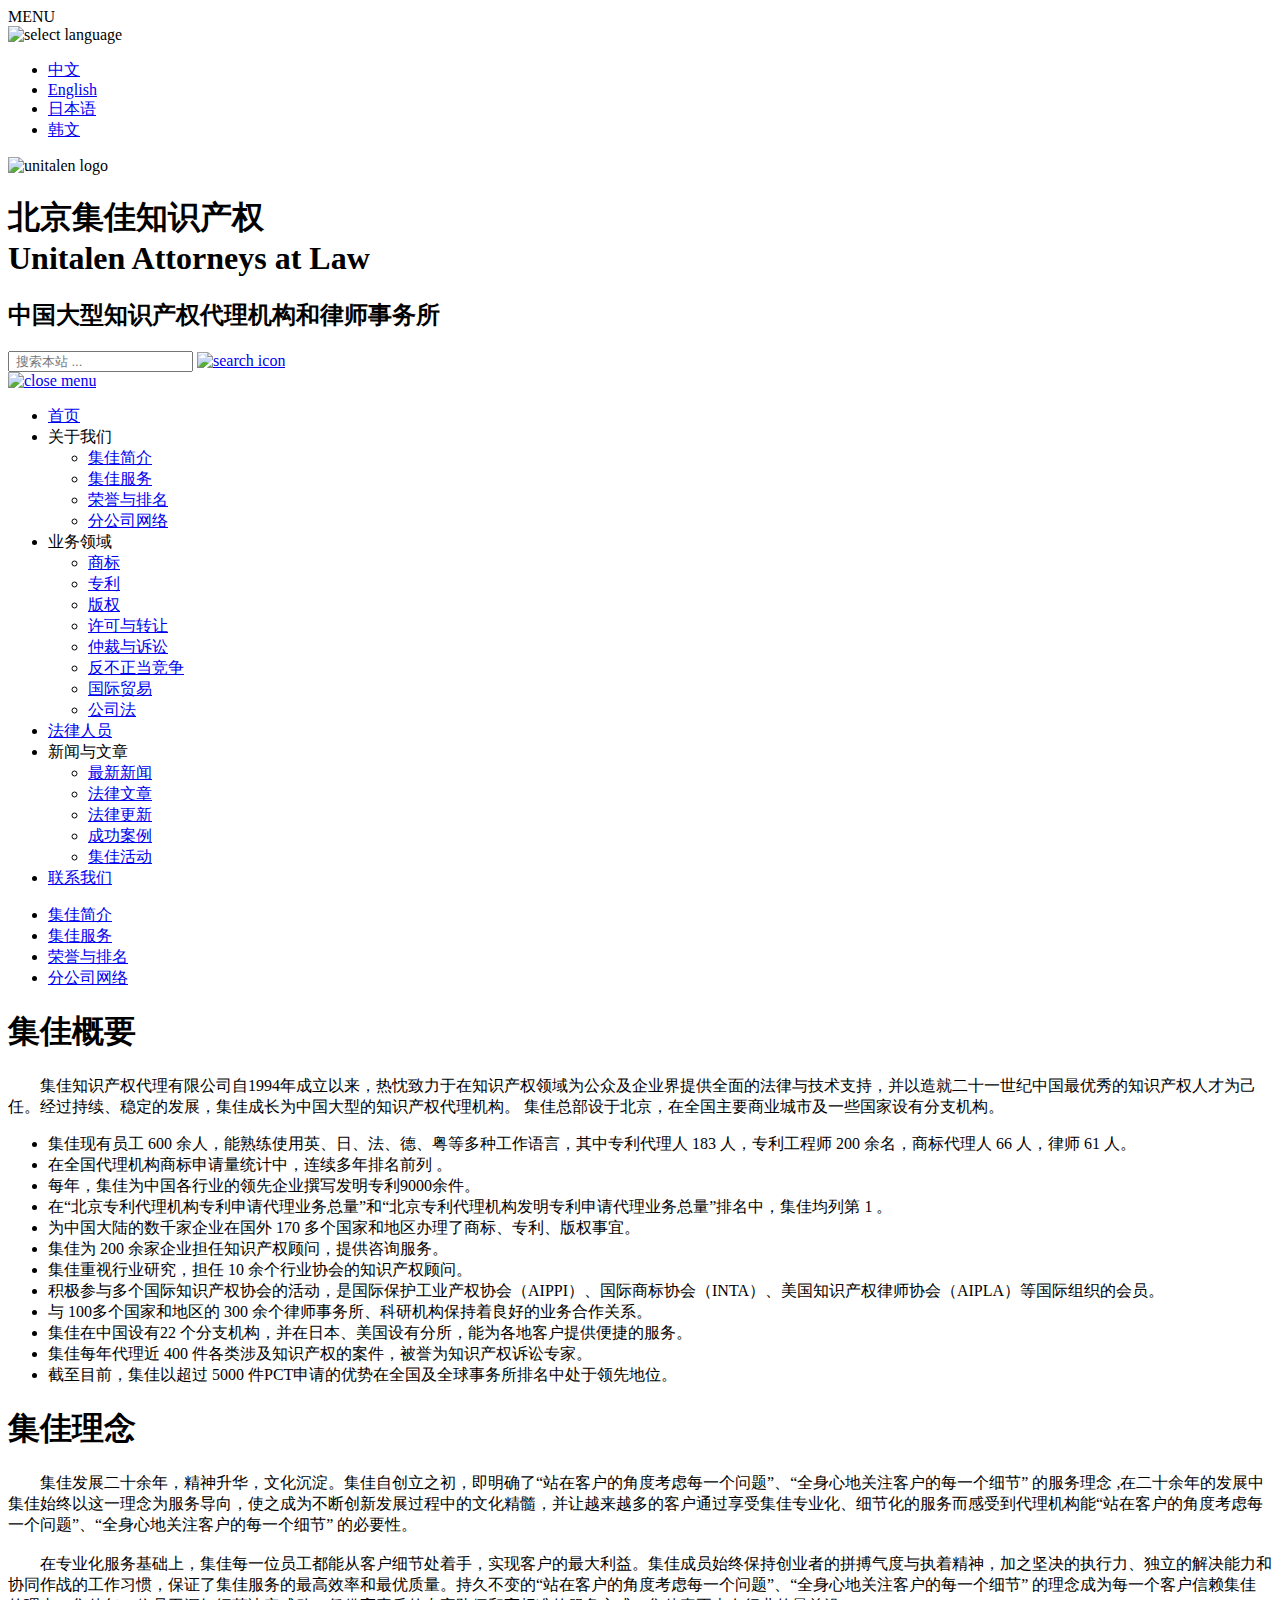
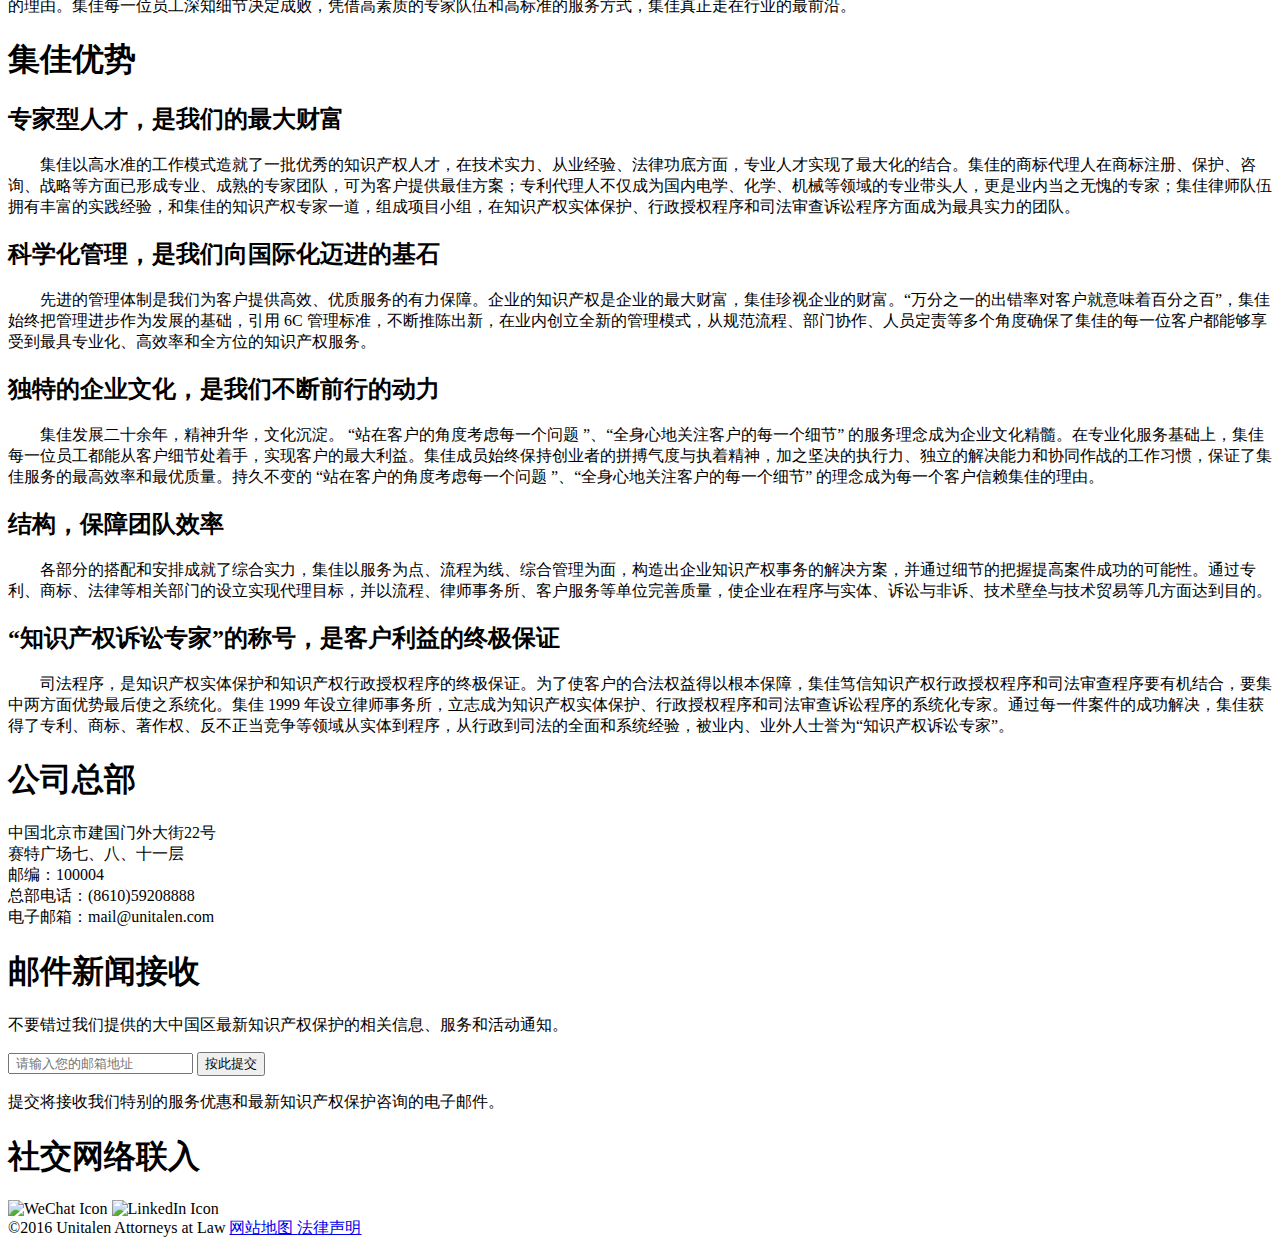
==== about.html @ 31561732 "Added files via upload" ====
<!DOCTYPE html>
<html>
<head>
  <meta charset="UTF-8">
  <meta name="viewport" content="width=device-width,initial-scale=1">
  <meta http-equiv="X-UA-Compatible" content="IE=edge">
  <meta name="viewport" content="width=device-width, initial-scale=1.0">
  <title>Unitalen Website</title>
  <meta name="description" content="Unitalen is one of the largest IP law firms in China with headquarter in Beijing. Each year our firm files more than 8,000 new patent applications and over 15,000 new trademark applications with the Patent and Trademark Offices of SIPO P.R.China, plus numerous foreign patent applications and trademark registration overseas.">
  <script src="https://ajax.googleapis.com/ajax/libs/jquery/1.12.0/jquery.min.js"></script>
  <link href='https://fonts.googleapis.com/css?family=Droid+Sans' rel='stylesheet' type='text/css'>
  <link rel="stylesheet" href="css/normalize.css" />
  <link rel="stylesheet" href="css/style.css" />
  <link rel="stylesheet" href="css/features.css" />
  <link rel="stylesheet" href="css/media.css" />

</head>

<body>
    <div class="top">
      <div class="hamburger" id="hamburger">
        <span></span>
        <span></span>
        <span></span>
        <figcaption>MENU</figcaption>
      </div>
      <div class="lang-btn" id="lang-btn">
        <img src="images/language.png" alt="select language" />
      </div>
      <div class="languages group"> <!-- website languages -->
        <ul class="no-bullet paddingleft">
          <li><a href="#">中文</a></li>
          <li><a href="#">English</a></li>
          <li><a href="#">日本语</a></li>
          <li><a href="#">韩文</a></li>
        </ul>
      </div>
    </div>

    <header class="container flexbox"> <!-- header -->
      <div class="logo"> <!-- company logo and name -->
        <img src="images/logo.png" alt="unitalen logo"/>
      </div>
      <div class="sub">
        <div class="name col">
          <h1><span class="bigger">北京集佳知识产权</span><br /> Unitalen Attorneys at Law </h1>
          <h2>中国大型知识产权代理机构和律师事务所 </h2>
        </div>
        <div class="search col">  <!-- search bar -->
           <form>
             <input class="textinput" type="text" name="searchbox" placeholder=" 搜索本站 ...">
             <a href="#"><img src="images/search.png" alt="search icon" /></a>
           </form>
         </div>
      </div>
    </header>


    <div class="nav"> <!-- Navigation Bar -->
        <a class="close-btn" href="javascript:void(0)"><img src="images/close-menu.png" alt="close menu"/></a>
        <ul class="no-bullet">
            <li><a href="index.html" >首页</a></li>
            <li class="selected">
              <span class="submenu_label">关于我们</span>
              <ul class="sub_menu no-bullet">
                <li><a href="about.html">集佳简介</a></li>
                <li><a href="#">集佳服务</a></li>
                <li><a href="#">荣誉与排名</a></li>
                <li><a href="offices.html">分公司网络</a></li>
              </ul>
            </li>
            <li>
              <span class="submenu_label">业务领域</span>
              <ul class="sub_menu no-bullet">
                <li><a href="#">商标</a></li>
                <li><a href="#">专利</a></li>
                <li><a href="#">版权</a></li>
                <li><a href="#">许可与转让</a></li>
                <li><a href="#">仲裁与诉讼</a></li>
                <li><a href="#">反不正当竞争</a></li>
                <li><a href="#">国际贸易</a></li>
                <li><a href="#">公司法</a></li>
              </ul>
          </li>
          <li><a href="professionals.html">法律人员</a></li>
          <li>
            <span class="submenu_label">新闻与文章</span>
              <ul class="sub_menu no-bullet">
                <li><a href="news.html">最新新闻</a></li>
                <li><a href="#">法律文章</a></li>
                <li><a href="#">法律更新</a></li>
                <li><a href="#">成功案例</a></li>
                <li><a href="#">集佳活动</a></li>
              </ul>
          </li>
          <li><a href="#">联系我们</a></li>
      </ul>
    </div>

    <main class="flexbox in-div">
      <div class="content-nav">
        <ul class="flexbox">
          <li class="text_selected"><a href="about.html">集佳简介</a></li>
          <li><a href="#">集佳服务</a></li>
          <li><a href="#">荣誉与排名</a></li>
          <li><a href="offices.html">分公司网络</a></li>
        </ul>
      </div>

      <div class="main-content">
        <article class="in-div">
          <h1>集佳概要</h1>
          <p>
            &nbsp;&nbsp;&nbsp;&nbsp;&nbsp;&nbsp;&nbsp;&nbsp;集佳知识产权代理有限公司自1994年成立以来，热忱致力于在知识产权领域为公众及企业界提供全面的法律与技术支持，并以造就二十一世纪中国最优秀的知识产权人才为己任。经过持续、稳定的发展，集佳成长为中国大型的知识产权代理机构。
            集佳总部设于北京，在全国主要商业城市及一些国家设有分支机构。

            <ul class="content-list">
              <li>集佳现有员工 600 余人，能熟练使用英、日、法、德、粤等多种工作语言，其中专利代理人 183 人，专利工程师 200 余名，商标代理人 66 人，律师 61 人。</li>
              <li>在全国代理机构商标申请量统计中，连续多年排名前列 。</li>
              <li>每年，集佳为中国各行业的领先企业撰写发明专利9000余件。</li>
              <li>在“北京专利代理机构专利申请代理业务总量”和“北京专利代理机构发明专利申请代理业务总量”排名中，集佳均列第 1 。</li>
              <li>为中国大陆的数千家企业在国外 170 多个国家和地区办理了商标、专利、版权事宜。</li>
              <li>集佳为 200 余家企业担任知识产权顾问，提供咨询服务。</li>
              <li>集佳重视行业研究，担任 10 余个行业协会的知识产权顾问。</li>
              <li>积极参与多个国际知识产权协会的活动，是国际保护工业产权协会（AIPPI）、国际商标协会（INTA）、美国知识产权律师协会（AIPLA）等国际组织的会员。</li>
              <li>与 100多个国家和地区的 300 余个律师事务所、科研机构保持着良好的业务合作关系。</li>
              <li>集佳在中国设有22 个分支机构，并在日本、美国设有分所，能为各地客户提供便捷的服务。</li>
              <li>集佳每年代理近 400 件各类涉及知识产权的案件，被誉为知识产权诉讼专家。</li>
              <li>截至目前，集佳以超过 5000 件PCT申请的优势在全国及全球事务所排名中处于领先地位。</li>
            </ul>
          </p>
        </article>

        <article class="light in-div">
          <h1>集佳理念</h1>
          <p>
              &nbsp;&nbsp;&nbsp;&nbsp;&nbsp;&nbsp;&nbsp;&nbsp;集佳发展二十余年，精神升华，文化沉淀。集佳自创立之初，即明确了“站在客户的角度考虑每一个问题”、“全身心地关注客户的每一个细节” 的服务理念 ,在二十余年的发展中集佳始终以这一理念为服务导向，使之成为不断创新发展过程中的文化精髓，并让越来越多的客户通过享受集佳专业化、细节化的服务而感受到代理机构能“站在客户的角度考虑每一个问题”、“全身心地关注客户的每一个细节” 的必要性。 <br /><br />&nbsp;&nbsp;&nbsp;&nbsp;&nbsp;&nbsp;&nbsp;&nbsp;在专业化服务基础上，集佳每一位员工都能从客户细节处着手，实现客户的最大利益。集佳成员始终保持创业者的拼搏气度与执着精神，加之坚决的执行力、独立的解决能力和协同作战的工作习惯，保证了集佳服务的最高效率和最优质量。持久不变的“站在客户的角度考虑每一个问题”、“全身心地关注客户的每一个细节” 的理念成为每一个客户信赖集佳的理由。集佳每一位员工深知细节决定成败，凭借高素质的专家队伍和高标准的服务方式，集佳真正走在行业的最前沿。
          </p>
        </article>

        <article class="in-div">
          <h1>集佳优势</h1>
          <article>
              <p><h2>专家型人才，是我们的最大财富</h2>
                &nbsp;&nbsp;&nbsp;&nbsp;&nbsp;&nbsp;&nbsp;&nbsp;集佳以高水准的工作模式造就了一批优秀的知识产权人才，在技术实力、从业经验、法律功底方面，专业人才实现了最大化的结合。集佳的商标代理人在商标注册、保护、咨询、战略等方面已形成专业、成熟的专家团队，可为客户提供最佳方案；专利代理人不仅成为国内电学、化学、机械等领域的专业带头人，更是业内当之无愧的专家；集佳律师队伍拥有丰富的实践经验，和集佳的知识产权专家一道，组成项目小组，在知识产权实体保护、行政授权程序和司法审查诉讼程序方面成为最具实力的团队。
              </p>

              <p>
                <h2>科学化管理，是我们向国际化迈进的基石</h2>
                &nbsp;&nbsp;&nbsp;&nbsp;&nbsp;&nbsp;&nbsp;&nbsp;先进的管理体制是我们为客户提供高效、优质服务的有力保障。企业的知识产权是企业的最大财富，集佳珍视企业的财富。“万分之一的出错率对客户就意味着百分之百”，集佳始终把管理进步作为发展的基础，引用 6C 管理标准，不断推陈出新，在业内创立全新的管理模式，从规范流程、部门协作、人员定责等多个角度确保了集佳的每一位客户都能够享受到最具专业化、高效率和全方位的知识产权服务。
              </p>
              <p>
                <h2>独特的企业文化，是我们不断前行的动力</h2>
                &nbsp;&nbsp;&nbsp;&nbsp;&nbsp;&nbsp;&nbsp;&nbsp;集佳发展二十余年，精神升华，文化沉淀。 “站在客户的角度考虑每一个问题 ”、“全身心地关注客户的每一个细节” 的服务理念成为企业文化精髓。在专业化服务基础上，集佳每一位员工都能从客户细节处着手，实现客户的最大利益。集佳成员始终保持创业者的拼搏气度与执着精神，加之坚决的执行力、独立的解决能力和协同作战的工作习惯，保证了集佳服务的最高效率和最优质量。持久不变的 “站在客户的角度考虑每一个问题 ”、“全身心地关注客户的每一个细节” 的理念成为每一个客户信赖集佳的理由。
              </p>
              <p>
                <h2>结构，保障团队效率</h2>
                &nbsp;&nbsp;&nbsp;&nbsp;&nbsp;&nbsp;&nbsp;&nbsp;各部分的搭配和安排成就了综合实力，集佳以服务为点、流程为线、综合管理为面，构造出企业知识产权事务的解决方案，并通过细节的把握提高案件成功的可能性。通过专利、商标、法律等相关部门的设立实现代理目标，并以流程、律师事务所、客户服务等单位完善质量，使企业在程序与实体、诉讼与非诉、技术壁垒与技术贸易等几方面达到目的。
              </p>
              <p>
                <h2>“知识产权诉讼专家”的称号，是客户利益的终极保证</h2>
                &nbsp;&nbsp;&nbsp;&nbsp;&nbsp;&nbsp;&nbsp;&nbsp;司法程序，是知识产权实体保护和知识产权行政授权程序的终极保证。为了使客户的合法权益得以根本保障，集佳笃信知识产权行政授权程序和司法审查程序要有机结合，要集中两方面优势最后使之系统化。集佳 1999 年设立律师事务所，立志成为知识产权实体保护、行政授权程序和司法审查诉讼程序的系统化专家。通过每一件案件的成功解决，集佳获得了专利、商标、著作权、反不正当竞争等领域从实体到程序，从行政到司法的全面和系统经验，被业内、业外人士誉为“知识产权诉讼专家”。
              </p>
        </article>
      </div>
    </main>

  </div> <!-- end of .content-pg div -->

    <footer class="flexbox">
        <div class="signup col">
          <h1><span class="boldtext">公司总部</span></h1>
          <p>中国北京市建国门外大街22号<br />
            赛特广场七、八、十一层  <br />
            邮编：100004 <br/>
            总部电话：(8610)59208888 <br />
            电子邮箱：mail@unitalen.com
          </p>
        </div>

        <div class="signup col">
          <h1><span class="boldtext">邮件新闻接收</span></h1>
          <p>不要错过我们提供的大中国区最新知识产权保护的相关信息、服务和活动通知。</p>
          <form>
            <input class="textinput" type="email" name="email" placeholder=" 请输入您的邮箱地址"/>
            <input class="button" type="submit" id="emailsubmit" value="按此提交" />
          </form>
          <p>提交将接收我们特别的服务优惠和最新知识产权保护咨询的电子邮件。</p>
          </a>
        </div>

        <div class="social col">
          <h1><span class="boldtext">社交网络联入</span></h1>
          <div class="icons">
            <img id="weChat" src="images/WeChat-Icon.png" alt="WeChat Icon" />
            <img id="LinkedIn" src="images\2000px-Linkedin_icon.svg.png" alt="LinkedIn Icon" />
          </div>
        </div>
    </footer>


    <div class="bottom flexbox">
      <span class="col">&copy;2016 Unitalen Attorneys at Law </span>
      <a href="#">网站地图 </a>
      <a href="#">法律声明 </a>
    </div>


    <script>
      /* show menu after clicking hamburger icon */
      var hamburger = document.querySelector('#hamburger');
      var closebtn = document.querySelector('.close-btn');
      var navigation = document.querySelector('.nav');

      hamburger.addEventListener('click', function(e) {
        navigation.classList.toggle('open');
        e.stopPropagation();
      });

      closebtn.addEventListener('click', function() {
        navigation.classList.remove('open');
      });

    </script>


</body>
</html>
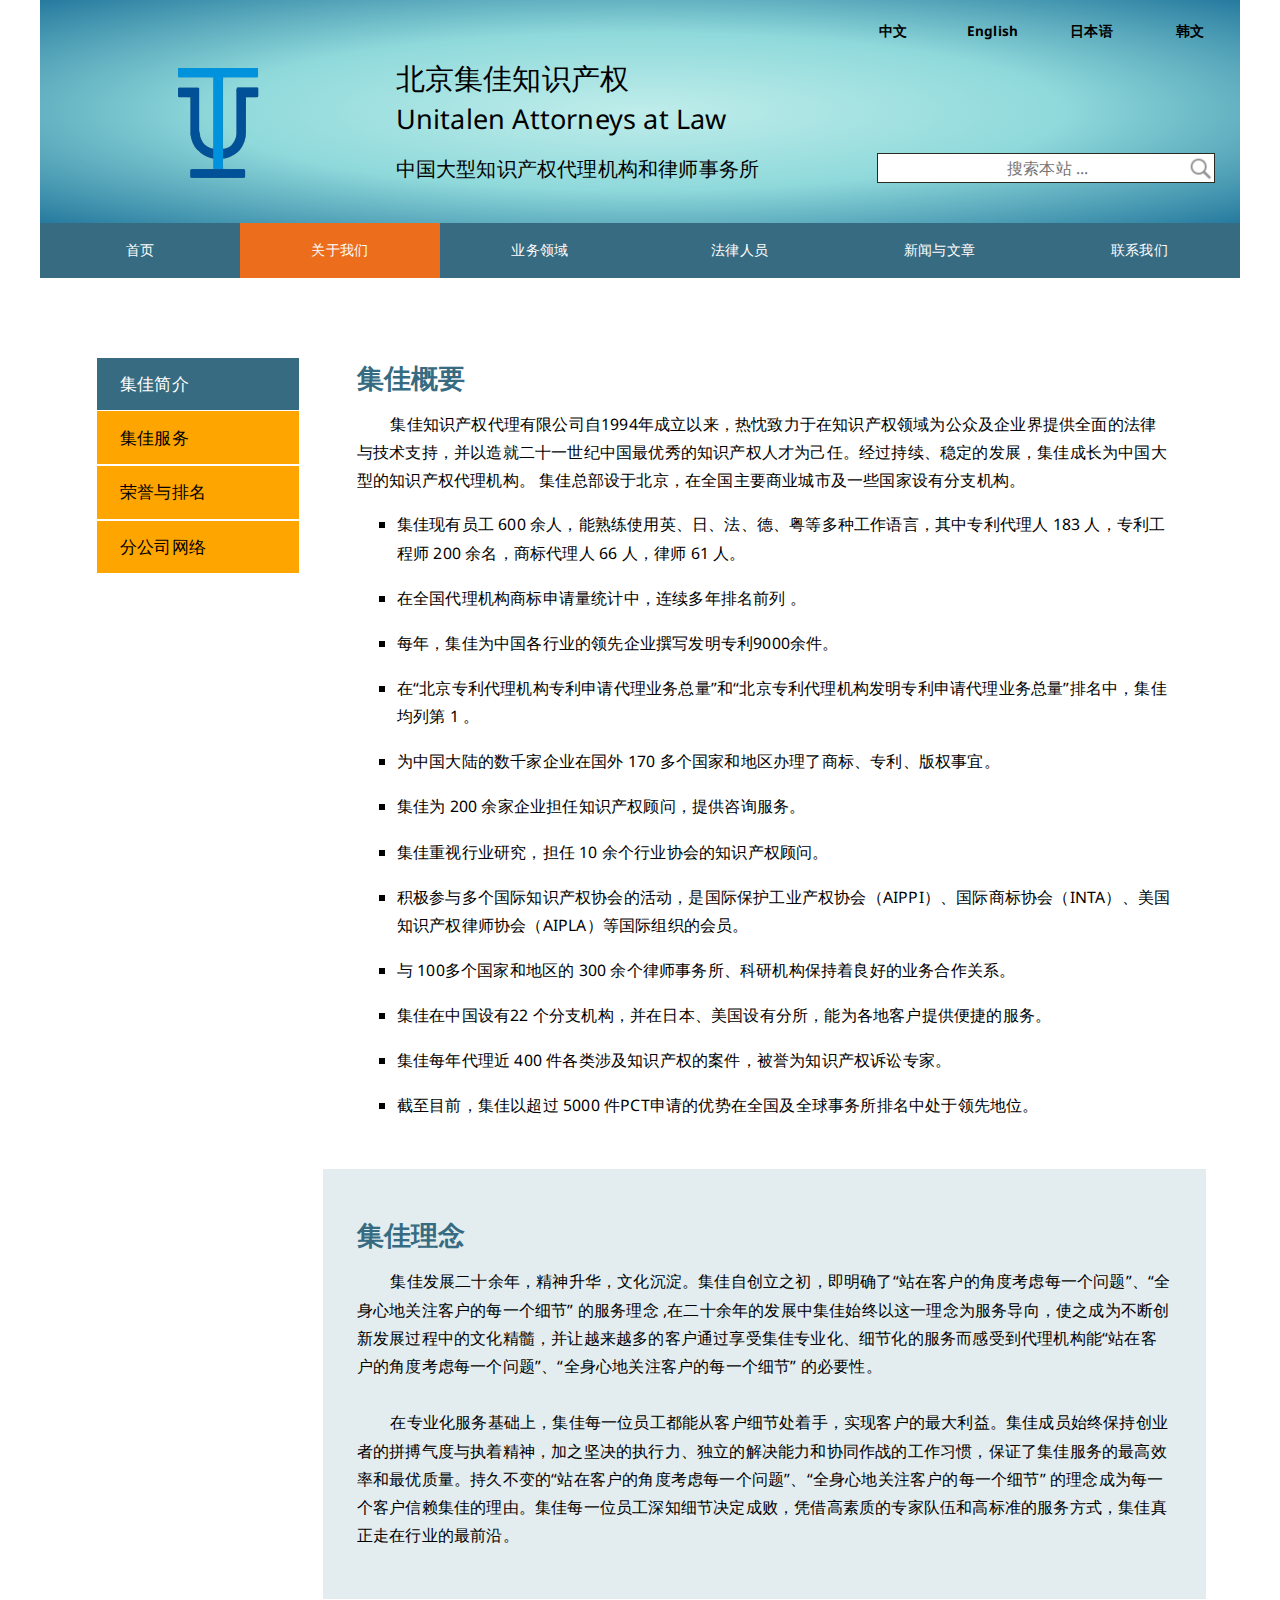
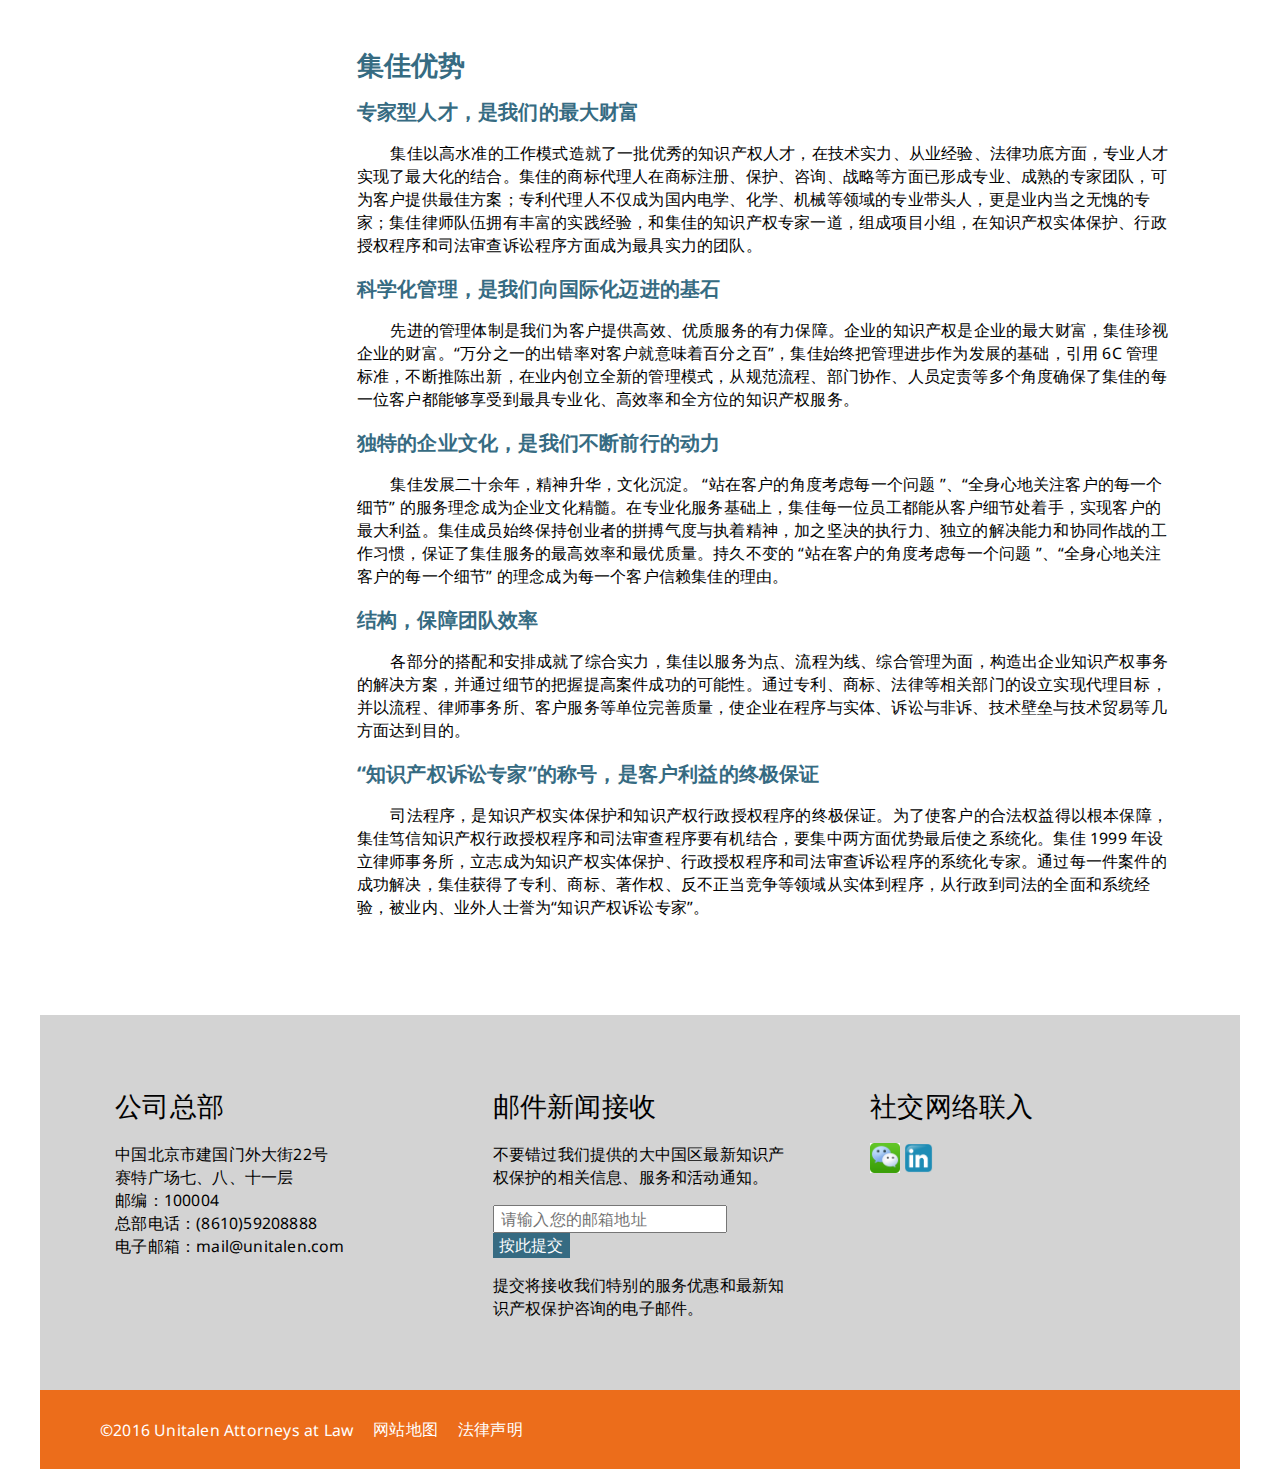
==== commit d4e4fc84: "Added files via upload" ====
--- a/about.html
+++ b/about.html
@@ -7,13 +7,14 @@
   <meta name="viewport" content="width=device-width, initial-scale=1.0">
   <title>Unitalen Website</title>
   <meta name="description" content="Unitalen is one of the largest IP law firms in China with headquarter in Beijing. Each year our firm files more than 8,000 new patent applications and over 15,000 new trademark applications with the Patent and Trademark Offices of SIPO P.R.China, plus numerous foreign patent applications and trademark registration overseas.">
-  <script src="https://ajax.googleapis.com/ajax/libs/jquery/1.12.0/jquery.min.js"></script>
+  <script type="text/javascript" src="https://code.jquery.com/jquery-1.12.0.min.js"></script>
+  <script src="http://maps.google.cn/maps/api/js?sensor=false" type="text/javascript"></script>
+  <script src="js/script.js" type="text/javascript"></script>
   <link href='https://fonts.googleapis.com/css?family=Droid+Sans' rel='stylesheet' type='text/css'>
   <link rel="stylesheet" href="css/normalize.css" />
   <link rel="stylesheet" href="css/style.css" />
   <link rel="stylesheet" href="css/features.css" />
   <link rel="stylesheet" href="css/media.css" />
-
 </head>
 
 <body>
@@ -87,7 +88,7 @@
             <span class="submenu_label">新闻与文章</span>
               <ul class="sub_menu no-bullet">
                 <li><a href="news.html">最新新闻</a></li>
-                <li><a href="#">法律文章</a></li>
+                <li><a href="#">律师文章</a></li>
                 <li><a href="#">法律更新</a></li>
                 <li><a href="#">成功案例</a></li>
                 <li><a href="#">集佳活动</a></li>
@@ -96,6 +97,7 @@
           <li><a href="#">联系我们</a></li>
       </ul>
     </div>
+
 
     <main class="flexbox in-div">
       <div class="content-nav">
--- a/css/style.css
+++ b/css/style.css
@@ -0,0 +1,859 @@
+/* =============================================
+
+            所有页面共用
+
+===============================================*/
+/***********************************************
+        1.   所有页面 - 基本元素和结构
+************************************************/
+/*++++++++++ 页面基本元素  +++++++++++*/
+
+/*=== HTML元素 ====*/
+html { font-size: 62.5%; }
+body { font-size: 14px; font-size: 1.4rem; } /* =14px */
+h1   { font-size: 24px; font-size: 2.4rem; } /* =24px */
+h2 { font-size: 18px; font-size: 1.8rem; } /* =18px */
+h3, th  { font-size: 16px; font-size: 1.6rem; }
+p, li, a  { font-size: 14px; font-size: 1.4rem; } /* =14px */
+.bigger { font-size: 26px; font-size: 2.6rem;}
+
+
+* {
+  box-sizing: border-box;
+  font-family: 'Droid Sans', "Microsoft YaHei", "微软雅黑",
+             STXihei, "华文细黑", sans-serif;
+  font-weight: 400;
+  letter-spacing: .2px;
+}
+
+main h1,
+main h2,
+main h3,
+main p,
+main li {line-height: 2.5rem;}
+
+
+img {
+  max-width: 100%;
+}
+
+article {
+  margin-bottom: 2.5rem;
+}
+
+a {
+  text-decoration: none;
+  color: black;
+}
+
+a:hover {
+  color: #366b82;
+}
+
+figcaption {
+  font-size: .95em; /* make the figcaption smaller to fit icon width*/
+}
+
+input[type="submit"] {
+  background: #366b82;
+  color: white;
+  border-style: none;
+}
+
+
+/*++++++++++ 基本页面结构containers +++++++++++*/
+/*flexbox displayed as column in small screen, as row in medium and large screens*/
+/*flexbox-2 displayed as column in small and medium screens, as row in large screen*/
+.flexbox,
+.flexbox-2 {
+  display: -webkit-flex;
+  display: -webkit-box;
+  display: -ms-flexbox;
+  display: -moz-box;
+  display: flex;
+  overflow: hidden;
+  flex-direction: column;
+  -webkit-flex-direction: column;
+}
+
+/* flexbox-3 displayed as row in all screens and align by flex-start*/
+/* flexbox-3 displayed as row in small and medium screens, as column in large screen*/
+.flexbox-3,
+.flexbox-4 {
+  display: -webkit-flex;
+  display: -webkit-box;
+  display: -ms-flexbox;
+  display: -moz-box;
+  display: flex;
+  flex-wrap: wrap;
+  overflow: hidden;
+  flex-direction: row;
+  -webkit-flex-direction: row;
+  align-content: space-between;
+  align-items: flex-start;
+}
+
+
+.container {
+  width: 100%;
+  margin: auto 0;
+}
+
+main,
+footer,
+.bottom {
+  padding: 2.5rem 0;
+}
+
+main {
+  width: 95%;
+  margin: 0 auto;
+}
+
+/***********************************************
+  2. 所有页面 - 页面顶部、抬头、浏览导航、页脚、底部
+************************************************/
+
+/*++++++++++++++++++ 页面顶部 ++++++++++++++++++*/
+/*=== 汉堡包、首页和语言选择图标 (仅显示在 max-width: 680px) ===*/
+.top,
+.branch-top {
+  position: relative;
+  min-height: 80px;
+}
+
+.home-btn,
+.hamburger,
+.lang-btn,
+.branch-top .logo {
+  position: absolute;
+  top: 1em;
+  width: 3em;
+  margin: 0;
+  vertical-align: top;
+  z-index: 99;
+}
+
+.home-btn,
+.lang-btn {
+  border: 5px solid black;
+}
+
+
+.top .hamburger {
+  right: 1em;
+  text-align: center;
+}
+
+.top .hamburger span {
+  display: block;
+  width: 3em;
+  height: 6px;
+  margin: 4px 0;
+  background: rgb(0,0,0);
+  z-index: 99;
+}
+
+.top .home-btn {
+  right: 11em;
+}
+
+.top .lang-btn {
+  right: 6em;
+}
+
+.branch-top .lang-btn {
+  right: 1em;
+}
+
+
+/*=== 顶部 - 语言选择条 （仅显示在 min-width: 680px) ===*/
+.search,
+.languages {
+  display: none;
+}
+
+
+.languages li {
+  display: inline-block;
+  /*set li height and line-height equals to make content vertically centered*/
+  height: 30px;
+  line-height: 30px;
+  background: border: 1px solid yellow;
+}
+
+.languages li a {
+  display: block;
+  vertical-align: middle;
+  text-align: center;
+  font-weight:bold;
+}
+
+/*++++++++++++++++++ 页面抬头 +++++++++++++++++++*/
+
+header,
+.branch-header {
+  background: radial-gradient(rgb(191, 237, 234), rgb(143, 217, 219),  rgb(38, 122, 158)); /* rgb(143, 217, 219),  rgb(38, 122, 158)*/
+  padding: 15px;
+}
+
+/*=== LOGO和公司名字 ===*/
+.logo,
+.name {
+  width: 100%;
+}
+
+.name {
+  width: 100%;
+  margin: 0;
+  padding: 0;
+  text-align: center;
+}
+
+
+.name h2 {
+  font-weight: 200;
+}
+
+.logo img {
+  width: 50%;
+  max-width: 200px;
+
+}
+
+/*=== 搜索内容条 （仅显示在 min-width: 680px）===*/
+.search form {
+  position: relative;
+  width: 100%;
+}
+
+.search form input {
+  width: 100%;
+  text-align: center;
+  border: 1px solid rgb(40, 43, 34);
+}
+
+.search form input,
+.search form img {
+  display: block;
+  height: 30px;
+}
+
+.search form a {
+  position: absolute;
+  top: 0;
+  right: 0;
+  z-index: 99;
+}
+
+
+/*+++++++++++++++++++ 页面浏览导航 ++++++++++++++++++++*/
+.nav {
+  display: block;
+  width: 100%;
+  background-color: rgb(236, 109, 27);
+  opacity: .95;
+  position: absolute;
+  z-index: 10;
+  /* This trasform moves the drawer off canvas. */
+  -webkit-transform: translate(-100%, 0);
+  transform: translate(-100%, 0);
+  /* Optionally, we animate the drawer. */
+  transition: transform 0.3s ease;
+  border: 1px solid lightgray;
+}
+
+.nav ul li {
+  display: block;
+  margin: 10px 0;
+}
+
+
+.nav > ul > li > a,
+.nav > div {
+  display: block;
+}
+
+/* 使用JS在点击汉堡包图标时添加.open来显示导航菜单 （仅使用 min-width: 680px)*/
+.nav.open {
+  -webkit-transform: translate(0, 0);
+  transform: translate(0, 0);
+}
+
+/* 关闭导航菜单 （仅使用 min-width: 680px)*/
+.close-btn {
+  position: absolute;
+  right: 1.8%;
+  width: 10%;
+  padding: 1%;
+}
+
+
+/*++++++++++++++++++++ 页脚部分 +++++++++++++++++++++++++*/
+footer {
+  background: lightgray;
+  padding: 3.5rem;
+}
+
+footer .col {
+  text-align: left;
+  padding: 15px;
+}
+
+footer .icons {
+  width: 50%;
+}
+
+footer .icons img {
+  width: 20%;
+}
+
+/*+++++++++++++++++++++ 页面底部 +++++++++++++++++++++++++*/
+.bottom {
+  background: rgb(236, 109, 27);
+  flex-direction: row;
+}
+
+.bottom,
+.bottom a {
+  color: white;
+}
+
+.bottom span {
+  padding-left: 5%;
+}
+
+.bottom > * {
+  margin-right: 20px;
+}
+
+
+/*++++++++++++++++++++ 其他所有页面共有要素 +++++++++++++++++++++++*/
+
+.logo,
+.search,
+.languages {
+  text-align: center;
+}
+
+/* 清除浮动 */
+.group:after {
+  content: "";
+  display: table;
+  clear: both;
+}
+
+/***********************************************
+        3. 所有页面- 主要内容部分 （MAIN）
+************************************************/
+main h1,
+main h2,
+.articledate,
+.sidebar h3,
+.slider h2,
+.viewmore-btn { color: #366b82; font-weight: bold;}
+
+
+
+/* =============================================
+
+            首页页面专用
+
+===============================================*/
+
+.top-content,
+.intro,
+.tabs {
+  margin-top: 4rem;
+}
+
+.pressRelease,
+.about {
+  margin-bottom: 4rem;
+}
+
+/***********************************************
+        首页页面 - 主要内容部分 （MAIN）
+***********************************************/
+
+.articledate {
+  display: inline;
+  margin-right: 1.5rem;
+}
+
+.news li,
+.awards li {
+  margin-bottom: 2rem;
+}
+
+.awards ul { padding-left: 0;}
+.awards li {
+  margin-bottom: 1.5rem;
+  list-style: none;
+}
+
+
+
+/*++++++++++++++++++++ 顶部内容 +++++++++++++++++++++++++*/
+
+/* 滚动图片栏 Slider - 基本*/
+.slider {
+  width: 100%;
+  min-height: 320px;
+  padding: 0;
+  position: relative;
+  background: url("../images/m2.jpg");
+  background-size: 100% 100%;
+  background-repeat: no-repeat;
+}
+
+.slider h2 {
+  position: absolute;
+  width: 100%;
+  top: -1.5rem; /*1.8rem as h2 font size.*/
+  line-height: 120%; /*Use a percentage-based line-height so that it will change proportionally to the font-size*/
+  background-color: white;
+  opacity: .6;
+  filter: alpha(opacity=60); /*For IE8 and earlier */
+  padding: 3%;
+  color: black;
+}
+
+
+/*+++++++++++++++++++ 底部内容 +++++++++++++++++++++++*/
+
+.award-pics li {
+  display: inline-block;
+  width: 20%;
+}
+
+.award-pics li img {
+    height: 50px;
+}
+
+.tabs {
+  background:#f7f7f0;/*rgba(210, 219, 222, 0.21);*/
+}
+
+
+/* =============================================
+
+            一般内容页专用
+
+===============================================*/
+/***********************************************
+        一般内容页 - 主要内容部分 （MAIN）
+************************************************/
+
+/* 内容浏览列表 （min-width: 680px 时显示为row) */
+.content-nav ul {
+    padding: 0;
+    margin: 0;
+    flex-direction: row;
+}
+
+.content-list li {
+  list-style: square outside;
+  padding-bottom: 1.5rem;
+}
+
+.content-list li:last-of-type {
+  padding-bottom: 0;
+}
+
+.content-nav li{
+  display: inline-block;
+  padding: 0;
+  width: 33%;
+  border: 1px solid white;
+  background: orange;
+  text-align: center;
+}
+
+.content-nav li a {
+  font-size: 1.5rem;
+  line-height: 30px;
+}
+
+/* =============================================
+
+            一般内容页 - 分公司网络内容页专用
+
+===============================================*/
+#marker-list li a,
+#oversea-office li a {
+  display: block;
+  text-align: center;
+  padding: 15px;
+
+}
+
+#marker-list,
+#oversea-office {
+  background: #f7f7f0;
+  border: 1px solid lightgray;
+}
+
+
+.main-content > * {
+  padding: 15px;
+  width: 100%;
+}
+
+.iw_title {
+  background: #366b82;
+  color: white;
+  text-align: center;
+}
+
+.iw_content {
+  padding: 10px;
+}
+
+
+
+
+/* =============================================
+
+            文章列表页专用
+
+===============================================*/
+
+.article-middle {
+  align-items: flex-start;
+}
+
+
+.newslist li {
+  display: -webkit-flex;
+  display: flex;
+  -webkit-flex-direction: row;
+  flex-direction: row;
+  align-items: baseline;
+  border-bottom: 1px solid lightgray;
+}
+
+.newslist li >* {
+  width: 20%;
+}
+
+.newslist li >*:nth-child(2) {
+  width: 60%;
+  padding: 1em;
+  margin-right: 3em;
+}
+
+.nav-list li {
+  width: 33%;
+  padding: 1em;
+  background-color: #366b82;
+  border: 1px solid white;
+}
+
+
+.page-num li {
+  display: inline;
+  margin-right: 1em;
+}
+
+
+/* =============================================
+
+            文章内容页专用
+
+===============================================*/
+/***********************************************
+        文章内容页 - 主要内容部分 （MAIN）
+************************************************/
+.links,
+.headline,
+.article-middle {
+  padding: 2%;
+}
+
+
+/* .headline部分 */
+.headline
+.sharearticle li {
+  display: inline;
+}
+
+.headline
+
+.sharearticle li > img {
+  height: 20px;
+}
+
+.sharearticle {
+  padding: 0;
+}
+
+/* .article-middle部分 */
+.article-middle .article,
+.article-middle .sidebar {
+  width: 100%;
+}
+
+.article h3 { font-weight: bold;}
+
+.article figure.left {
+  float: left;
+  margin-left: 0;
+  margin-right: 1em;
+}
+
+.article figure.right {
+  float: right;
+  margin-left: 1em;
+}
+
+.article figure,
+figure > img {
+  margin-top: 0;
+}
+
+.article figure {width: 30%; min-width: 200px;}
+figure img {width: 100%;}
+figcaption {font-size: .75em;}
+.article p {text-align: justify; padding-right: 2em;}
+
+
+.sidebar {
+  width: 20%;
+}
+
+.sidebar > div {
+  margin-bottom: 3em;
+}
+
+.sidebar ul {
+  list-style: none;
+  padding-left: 0;
+}
+
+.sidebar .jobtitle {
+  display: block;
+  font-size: .9em;
+  font-style: italic;
+}
+
+
+/* =============================================
+
+            法律人员搜索页专用
+
+===============================================*/
+
+.search-form {
+  text-align: center;
+}
+
+fieldset { border-style: none; padding: 1rem 0;}
+
+fieldset a {
+  display: inline-block;
+  padding: .8rem 1.5rem;
+  margin: 10px 0;
+  background: black;
+  color: white;
+}
+
+.inputfield input {
+  width: 100%;
+  height: 3rem;
+  margin: 10px 0;
+  border: 1px solid gray;
+}
+
+input[type="submit"] { border-style: none;}
+
+/* =============================================
+
+            法律人员搜索结果页专用
+
+===============================================*/
+main.search-result {
+  position: relative;
+}
+
+.on-top {
+  position: absolute;
+  top:20px;
+  left:0;
+  background: orange;
+  color: white;
+  padding: 15px;
+}
+
+.result  {
+  text-align: center;
+  margin-top: 4.5rem;
+}
+
+.result ul {
+  justify-content: center;
+  padding: 0;
+}
+
+.result-info li {
+  /* 效果：尽量对齐各个列表框的宽度（但如果超出该宽度，可调整并不会包裹其中的文字到下一行*/
+  min-width: 30%;
+  white-space: nowrap;
+  /* 效果结束 */
+  position:relative;
+  padding: .85rem 2.7rem; /* 2.7rem is required on the right hand side so it won't collapse with the delete button*/
+  margin-bottom: 1rem;
+  margin-right: 1rem;
+  border: 1px solid #366b82;
+}
+
+.result-info .delete-btn {
+  position: absolute;
+  right: 5px;
+  top: 25%;
+  width: 20px;
+}
+
+/* =============================================
+
+            法律人员介绍页专用
+
+===============================================*/
+
+.bio-general {
+  text-align: center;
+}
+
+/* list of content items */
+.bio .col .flexbox-3 > *,
+.bio .col .flexbox-4 > * {
+  margin-right: 1rem;
+  text-align: left;
+}
+
+.contact li a {
+  color: #366b82;
+}
+
+.links li {
+  float: left;
+  width: 45%;
+  margin-right: 2%;
+  text-align: center;
+  padding: 5px;
+}
+
+.bio .practices {
+  text-align: center;
+}
+
+.bio .practices li{
+  display: inline-block;
+  text-align: right;
+}
+
+
+/* =============================================
+
+            分所页面专用
+
+===============================================*/
+
+.branch-header .logo {
+  width: 30%;
+  max-width: 150px;
+}
+
+.branch-header {
+  text-align: center;
+}
+
+.branch-header h1 {
+  font-size: 3.5rem;
+}
+
+.branch-header li {
+  margin: .3rem 0;
+}
+
+
+.branch-header .small-logo {
+  width: 20px;
+  margin-right: 10px;
+}
+
+form select{
+  background: inherit;
+  border: 1px solid rgba(22, 111, 130, 0.92);
+}
+
+.branch-middle h2 {
+  border-top: 10px double black;
+  border-bottom: 1px solid black;
+  background: orange;
+  color: black;
+  padding: .9rem;
+}
+
+.branch-personnel li {
+  width: 50%;
+}
+
+.branch-personnel .portrait {
+  width: 55%;
+  max-width: 100px;
+}
+
+
+.branch-personnel {
+  padding: 15px;
+  background: #f7f7f0;
+  border: 1px solid lightgray;
+}
+
+/*=== 特别CSS CLASS元素 ===*/
+
+/* 除li bullets */
+.no-bullet li {
+  list-style: none;
+}
+
+/* 左对齐li */
+.paddingleft {
+  padding-left: 0;
+}
+
+
+/* 放大list子弹*/
+li div {
+  display: inline-block;
+  height: 1.4rem;
+  width: 1.4rem;
+  background: #366b82;
+  margin-right: 10px;
+  vertical-align: middle;
+}
+
+/* 专放内容框格 */
+.in-div { padding: 3rem; margin-bottom: 0;}
+.dark { background-color: black; color: white;}
+.light { background-color: rgb(227, 237, 240);/*rgba(210, 219, 222, 0.21);*/;}
+.centered { text-align: center;}
+
+/* 被选择的菜单文字 */
+li.text_selected { border-bottom: 0; background:  #366b82;  }
+.text_selected a { color: white; }
+
+
+/* 相关人员相片*/
+.portrait {
+  width: 30%;
+  max-width: 150px;
+}
+
+
+#map-canvas {
+	width: 90%;
+	height: 500px;
+	margin: auto;
+}
--- a/css/features.css
+++ b/css/features.css
@@ -0,0 +1,158 @@
+/************** @CSS Tabs内容标签页***************/
+
+/* apply styles to our content tabs; align the labels side by side, giving them a 33.333% width, since we have 3 tabs. If you have more, you can change this value. For example if you have four tabs, you can use 25% and so on. For the content area, apply a small css animation to make it pop when the content of the tab is changed, giving the new content some more attention. Also, hide the radio buttons by default, since we use the labels as the “clickable” area.*/
+.tabs {
+    position: relative;
+    width: 100%;
+}
+
+/* make sure no content after .tabs div and style:*/
+.tabs:after {
+    content: '';
+    display: table; /*the element behave like  <table> HTML elements. It defines a block-level box.*/
+    clear: both; /*no floating elements allowed on both sides */
+}
+
+.tabs input[type=radio] {
+    display:none;
+}
+
+.tabs label {
+    display: block;
+    float: left;
+    width: 25%;
+    font-weight: normal;
+    text-decoration: none;
+    text-align: center;
+    cursor: pointer; /* cursor shown as a pointer (hand) */
+
+    /* add animation to label display*/
+    -moz-transition:all 0.5s;
+    -o-transition:all 0.5s;
+    -webkit-transition: all 0.5s; /* Safari 3.1 to 6.0 */
+    transition: all 0.5s;
+    background: #fff;
+}
+
+
+.tabs label p {
+  font-weight: bold;
+}
+
+
+/* when hover over label, style different background and font color for label*/
+.tabs label:hover {
+    border-bottom: 1px solid #366b82;
+}
+
+
+/* style content div for all tabs*/
+.tab-content {
+    position: relative;
+    display: none; /* no show first*/
+    float: left;
+    width: 100%; /* same width as .tab div */
+    padding: 3% 5%;
+    /*border: 1px solid;*/
+}
+
+
+/* The Mechanics
+To make our tabs function we need to add a little bit more CSS. First we give the active label a different style by using the :checked + label. This will change the style of the label that is attached to the checkbox that is checked. If… that makes any sense.
+
+Then, we check which checkbox is checked, and display the content with that is attached to it using the IDs we specified above. ( #tab1:checked ~ #tab-content1 ) This will display the content box with the ID of “tab-content1” if the checkbox with the ID of “tab1” is checked.*/
+
+.tabs [id^="tab"]:checked + label {
+    background-color: rgb(236, 109, 27);
+}
+
+.tabs [id^="tab"]:checked + label h2 {
+    color: #ffffff;
+}
+
+#tab1:checked ~ #tab-content1,
+#tab2:checked ~ #tab-content2,
+#tab3:checked ~ #tab-content3,
+#tab4:checked ~ #tab-content4  {
+    display: block; /* when checked, show tab-content per id*/
+}
+
+/************** @ End ***************/
+
+
+
+/************** @ 可排序数据表格（专业人员搜索结果列表） ***************/
+
+/* @group Data Tables */
+
+.ws_data_table {
+  width: 100%;
+  margin: 3rem auto;
+  border-collapse: collapse;
+  margin-bottom: 15px;
+  border-bottom: 1px solid #366b82;
+}
+
+.ws_data_table caption {
+  text-align: left;
+  font-weight: bold;
+  margin-top: 10px;
+}
+
+.ws_data_table th,
+.ws_data_table td {
+  white-space: nowrap;
+
+}
+
+
+.ws_data_table th {
+  height: 4rem;
+  text-transform: inherit;
+  background-color: #366b82;
+  color: white;
+  padding: 2px 10px 2px 10px;
+  border-right: #FFFFFF;
+  border-width: 1px;
+  border-style: none dotted none none;
+}
+
+.ws_data_table td {
+  height: 7.5rem;
+  width: 25%;
+  padding: 5px 10px 5px 10px;
+  vertical-align: middle;
+}
+
+.ws_data_table tr:nth-child(odd) {
+  background-color: #FFFFFF;
+}
+
+.ws_data_table tr:nth-child(even) {
+  background-color: #E6E6E6;
+}
+
+/* @end */
+
+/* @group tablesorter */
+
+.header {
+  cursor: pointer;
+}
+
+.headerSortDown:after {
+  content: " ▾";
+  font-family: Arial, sans-serif;
+}
+
+.headerSortUp:after {
+  content: " ▴";
+  font-family: Arial, sans-serif;
+}
+
+/* @end */
+
+
+
+
+/************** @ End ***************/
--- a/css/media.css
+++ b/css/media.css
@@ -0,0 +1,694 @@
+@media screen and (min-width: 680px) {
+
+  /* =============================================
+
+              所有页面共用
+
+  ===============================================*/
+  /***********************************************
+          1.  所有页面 - 基本元素和结构
+  ************************************************/
+
+  /*++++++++++ 页面基本元素  +++++++++++*/
+  /*=== HTML元素 ====*/
+  html { font-size: 65.5%; }
+
+  /*++++++++++ 基本页面结构containers +++++++++++*/
+  .flexbox {
+    flex-direction: row;
+    -webkit-flex-direction: row;
+    align-content: space-between;
+    align-items: flex-end;
+  }
+
+  main {
+    width: 95%;
+    margin: auto;
+  }
+  /***********************************************
+    2. 所有页面 - 页面顶部、抬头、浏览导航、页脚、底部
+  ************************************************/
+  /*++++++++++++++++++ 页面顶部 ++++++++++++++++++*/
+  .top {
+    min-height: 50px;
+  }
+
+  .hamburger,
+  .lang-btn {
+    display: none;
+  }
+
+  .home-btn {
+    position: absolute;
+    width: 4rem;
+    padding: 5px;
+    border-style: none;
+  }
+
+  .languages {
+    display: block;
+  }
+
+  .top .languages {
+    position: absolute;
+    right: 0;
+    top: 0;
+    width: 50%; /* align with name and search box widths*/
+    text-align: center;
+    text-align: right;
+  }
+
+  .top .languages ul {
+    width: 100%;
+  }
+
+
+  .languages li {
+    float: left;
+    display: block;
+    width: 25%;
+    text-align: center;
+  }
+
+  .languages li a {
+    font-size: 1.2rem;
+  }
+
+
+  /*++++++++++++++++++ 页面抬头 +++++++++++++++++++*/
+  header {
+    padding: 30px 10px;
+  }
+
+  .search {
+    display: block;
+  }
+
+  .logo,
+  .sub {
+    margin: 0;
+    padding: 0;
+  }
+
+  header .logo { width: 40%;}
+  .sub { width: 60%; }
+
+  .name {
+    text-align: center;
+  }
+
+  .logo img{
+    max-height: 150px; /* make the logo image as high as name and search box*/
+    max-width: 150px; /* make sure the img is propotional */
+  }
+
+
+  /*+++++++++++++++++++ 页面浏览导航 ++++++++++++++++++++*/
+  /* 显示导航菜单和消除透明 */
+  .nav {
+    -webkit-transform: translate(0, 0);
+    transform: translate(0, 0);
+    opacity: 100; /* remove transparent effect */
+  }
+
+  /* 无需菜单关闭按钮 */
+  .close-btn {
+    visibility: hidden;
+  }
+
+  /* 光标所在的主要导航页面 */
+  .nav .selected {
+    background: rgb(236, 109, 27);
+  }
+
+  /* 导航菜单横条设计 */
+  .nav {
+    width: 100%; /* Spans the width of the container */
+  	height: 55px;
+  	margin: 0; /* Ensures there is no space between sides of the screen and the menu */
+  	z-index: 99; /* Makes sure that these elements remains on top of other page elements */
+  	position: relative; /* the first parent relative element to .navbar */
+  	background-color: #366b82;
+    color: white;
+  }
+
+  .nav > ul {
+    height: 5rem;
+    width: 100%;
+    padding: 0;
+    margin: 0;
+    position: absolute; /* Ensures that the expanded menu list doesn’t affect other elements */
+  }
+
+  .nav > ul > li	{
+		height: auto;
+		width: 16.66%;  /* 100% / 6  */
+		float:left;  /* This lines up the menu items horizontally */
+		text-align: center;  /* All text is placed in the center of the box */
+		color: white;
+		padding: 0;
+		margin: 0;
+  }
+
+  /* So far, we’ve created a list, removed the bullets, and lined up all of the list items horizontally. The next bit of code styles the anchor tags that are found in each list item. As you will see from the image, each anchor tag is the same size and shape as the list item. Here’s the code for each anchor. */
+  .nav > ul > li a,
+  .nav > ul > li span	{
+      display: block; /* so we can add top/bottom padding*/
+  		padding: 18px 0; /* add top and bottom padding to make the content vertically centered */
+  		color: white; /* Text color is white */
+  		font-size: 1.2rem;
+  }
+
+  /*The next style is responsible for changing the color of each menu item’s background when hovered over with a mouse pointer. */
+  .nav > ul> li:hover {background-color: #54879d;}
+
+  /* The first style hides the drop-down menu, while the second style displays it when a mouse pointer is hovered over the main menu item. Here’s the code: */
+  .nav > ul > li > ul	{
+  		display: none;  /* Hides the drop-down menu */
+  		height: auto;
+  		margin: 0; /* Aligns drop-down box underneath the menu item */
+  		padding: 0; /* Aligns drop-down box underneath the menu item */
+  }
+  .nav > ul li:hover ul{
+      display: block; /* Displays the drop-down box when the menu item is hovered over */
+  }
+
+  .nav> ul > li > ul > li {
+    margin: 0;
+    background-color: #54879d;
+    clear: left; /* clear float left from .navbar li */
+    width:100%; /* make sure the width of the sublist item is same as .navbar li*/
+  }
+
+  .nav > ul > li > ul > li a {
+  		border-top: 1px solid #74a3b7;
+  		border-bottom: 1px solid #1f5065;
+  		}
+
+  .nav> ul li ul li a:hover{background-color: #366b82;}
+
+  .nav {
+    border-style: none;
+  }
+
+
+  /*++++++++++++++++++++ 页脚部分 +++++++++++++++++++++++++*/
+  footer {
+    padding: 3rem;
+  }
+
+  footer .col {
+    margin: 0 auto;
+    padding: 1.8rem 1rem;
+    width: 28%;
+    align-self: flex-start;
+  }
+
+
+  /***********************************************
+          3.   所有页面 - 主要内容部分 （MAIN）
+  ************************************************/
+
+  .main-content {
+    width: 70%;
+    align-self: flex-start;
+  }
+
+  .content-nav {
+    width: 30%;
+    align-self: flex-start;
+  }
+
+  .content-nav ul {
+    flex-direction: column;
+    padding: 4rem 2rem;
+  }
+
+  .content-nav li {
+    width: 100%;
+    text-align: left;
+    background: orange;
+    padding: 1rem 2rem;
+  }
+
+
+  /* =============================================
+
+              首页页面专用
+
+  ===============================================*/
+  /***********************************************
+          3.  首页页面 - 主要内容部分 （MAIN）
+  ************************************************/
+  .main-bottom {
+    flex-direction: column;
+  }
+
+  /* =============================================
+
+              一般内容页 - 分公司网络内容页专用
+
+  ===============================================*/
+
+  #marker-list,
+  #oversea-office {
+    background: none;
+  }
+
+
+
+  /* =============================================
+
+              文章内容页专用
+
+  ===============================================*/
+  /***********************************************
+          文章内容页 - 主要内容部分 （MAIN）
+  ************************************************/
+  /* .article-middle部分 */
+  .article-middle .article,
+  .article-middle .sidebar {
+    float: left;
+  }
+
+  .article-middle .article { width: 70%; }
+  .article-middle .sidebar { width: 30%; }
+
+  /* =============================================
+
+              法律人员搜索页专用
+
+  ===============================================*/
+  .search-form {
+    text-align: left;
+  }
+
+  .inputfield input { width: 48%; }
+  .inputfield input:nth-child(2n+1) { margin-left: 2%;}
+
+
+  /* =============================================
+
+              法律人员介绍页专用
+
+  ===============================================*/
+
+  .bio {
+    flex-wrap: nowrap;
+  }
+
+  .bio-general {
+    align-self: flex-start;
+    padding-right: 3.5rem;
+  }
+
+  .bio-general {
+    width: 35%;
+    text-align: right;
+  }
+
+  .links {
+    float: right;
+    width: 100px;
+    text-align: right;
+    margin-right: 0;
+  }
+
+  .links li {
+    float:none;
+    width: 100%;
+    display: block;
+    margin-bottom: 10px;
+  }
+
+  .bio .practices li {
+    display: list-item;
+  }
+
+  /* =============================================
+
+              分所页面专用
+
+  ===============================================*/
+  .branch-top .languages {
+    position: absolute;
+    right: 0;
+    top: 0;
+    width: 35%;
+    text-align: right;
+    z-index: 99;
+  }
+
+  .branch-header .languages li {
+    width: 20%;
+  }
+
+  .branch-header { position: relative; }
+  .branch-header .languages {
+    position: absolute;
+  }
+
+  .branch-name  {
+    text-align: center;
+  }
+
+  .branch-header h1 {
+    font-size: 3.5rem;
+  }
+
+  .branch-header ul {
+    flex-wrap: wrap;
+    width: 100%;
+    margin: 2.5rem auto;
+    align-items: flex-start;
+  }
+
+  .branch-header li {
+    flex-grow: 2;
+    border: 0;
+    white-space: nowrap;
+    margin-right: 10px;
+  }
+
+  .branch-header li:last-child {
+    flex-grow: 1;
+    margin-right: 0;
+  }
+
+  .branch-middle .flexbox {
+    align-items: flex-start;
+  }
+
+  .branch-middle .flexbox > * {
+    width: 50%;
+  }
+
+  .branch-middle .flexbox > div:first-child {
+    margin-right: 3.5rem;
+  }
+
+  .branch-personnel li {
+    width: 25%;
+  }
+
+
+
+  /*=== 特别CSS CLASS元素 ===*/
+  /* 被选择的文字部分 */
+  li.text_selected { border-bottom: 0; background:  #366b82;  }
+  .text_selected a { color: white; }
+
+
+} /* min-width: 680px 结束*/
+
+@media screen and (min-width: 860px) {
+
+  /* =============================================
+
+              所有页面共用
+
+  ===============================================*/
+  /***********************************************
+          1.  所有页面 - 基本元素和结构
+  ************************************************/
+
+  /*++++++++++ 页面基本元素  +++++++++++*/
+  html { font-size: 70.5%; }
+
+  /*++++++++++ 基本页面结构containers +++++++++++*/
+  .top,
+  .container,
+  .nav,
+  main,
+  footer,
+  .bottom,
+  .branch-header,
+  .branch-top {
+    width: 95%;
+    max-width: 1200px;
+    margin: auto;
+  }
+
+  .flexbox-2 {
+    flex-direction: row;
+  }
+
+  .flexbox-4 {
+    flex-direction: column;
+  }
+
+
+  /***********************************************
+    2. 所有页面 - 页面顶部、抬头、浏览导航、页脚、底部
+  ************************************************/
+  /*++++++++++++++++++ 页面顶部 ++++++++++++++++++*/
+  .top {
+    min-height: 0;
+  }
+
+  .top .home-btn {
+    display: none;
+  }
+
+  .top .languages {
+    position: absolute;
+    right: 0;
+    bottom: 0;
+    width: 33%; /* align the width of search box */
+    text-align: center;
+    z-index: 99;
+  }
+
+
+
+  /*++++++++++++++++++ 页面抬头 +++++++++++++++++++*/
+  header {
+    padding: 40px 0;
+  }
+
+  .logo { width: 5%; }
+  .sub { width: 95%;  }
+
+  .sub {
+    display: flex;
+    flex-direction: row;
+    align-items: flex-end;
+  }
+
+  .sub .name { width: 55%; margin-right: 1.5rem;}
+  .sub .search { width: 40%; }
+
+  .logo img{
+    max-height: 110px;
+    max-width: 110px;
+
+  }
+
+  .name * {
+    margin-bottom: 0;
+    text-align: left;
+  }
+
+  /*++++++++++++++++++++ 页脚部分 +++++++++++++++++++++++++*/
+  footer {
+    padding: 3rem;
+  }
+
+
+  /***********************************************
+          3.   所有页面 - 主要内容部分 （MAIN）
+  ************************************************/
+
+  .main-content {
+    width: 78%;
+    align-self: flex-start;
+  }
+
+  .content-nav {
+    width: 22%;
+    align-self: flex-start;
+  }
+
+
+  /* =============================================
+
+              首页页面专用
+
+  ===============================================*/
+  /***********************************************
+          首页页面 - 主要内容部分 （MAIN）
+  ************************************************/
+
+  .top-content,
+  .about,
+  .awards,
+  .tabs {
+    border:0;
+  }
+
+  .top-content {margin-top: 0; padding-top: 0;}
+
+  .top-content, .tabs { padding: 0 2%; }
+
+
+
+  /*++++++++++++++++++++ 顶部内容 +++++++++++++++++++++++++*/
+
+  .main-top {
+    display: flex;
+    flex-direction: row;
+  }
+
+  .main-top .slider { width: 70%; }
+  .main-top .top-content { width: 30%; }
+
+
+
+  .top-content {
+    background: #f7f7f0; rgba(72, 73, 77, 0.15);
+    font-size: 1.5rem;
+    padding: 0;
+    /*border-bottom: 5px solid rgb(212, 119, 35);*/
+  }
+
+  .top-content > * {
+    margin: 0;
+    padding: 0;
+  }
+
+  .top-content > div {
+    margin-bottom: 1.5rem;
+  }
+
+  .top-content > * li  {
+    margin-bottom: 10px;
+  }
+
+  .top-content > *  h2  {
+    margin-top: 0;
+    background: #366b82; /*rgb(212, 119, 35) */
+    color: white;
+    padding: 5px 20px;
+  }
+
+  .top-content .news,
+  .top-content .viewmore-btn {
+    padding: 0 20px;
+  }
+
+
+
+
+  /*++++++++++++++++++++ 底部内容 +++++++++++++++++++++++++*/
+  .main-bottom {
+    overflow: hidden; /* required to make same height of .intro and .tabs*/
+    flex-direction: row;
+    align-items: flex-start;
+  }
+
+  .intro {
+    width: 35%;
+    padding-right: 3%;
+    text-align: justify;
+    border: 0;
+  }
+
+  .tabs {
+    width: 65%;
+    padding: 0;
+    padding-right: 0;
+  }
+
+  .intro > div {
+    margin: 0; /* remove .awards and .about margin-bottom which applied to smaller screen)*/
+  }
+
+  .intro h2 {
+    background: #366b82;
+    color: white;
+    padding: 5px 20px; /* same padding style as .top-content h2*/
+    margin-top: 0;
+  }
+
+  .intro > div:first-child {
+    margin-bottom: 1rem;
+  }
+
+
+
+
+  /* =============================================
+
+              文章内容页专用
+
+  ===============================================*/
+  /***********************************************
+          文章内容页 - 主要内容部分 （MAIN）
+  ************************************************/
+  .article { width: 80%; padding-right: 3%;}
+  .sidebar { width: 20%; padding-left: 2%;}
+
+
+  /* =============================================
+
+              法律人员搜索页专用
+
+  ===============================================*/
+
+  .inputfield input { width: 31%; }
+
+  .inputfield input:nth-child(2n+1) { margin-left: 0;}
+
+  .inputfield input:nth-child(3n) { margin: 0 2%; }
+
+
+
+  /* =============================================
+
+              法律人员搜索结果页专用
+
+  ===============================================*/
+
+  ul.result-info {
+    width: 65%;
+    margin: 0 auto;
+  }
+
+  /* =============================================
+
+              法律人员介绍页专用
+
+  ===============================================*/
+  .bio {
+    width: 100%;
+  }
+
+  .bio-general  {
+    width: 25%;
+  }
+
+  .bio-detail {
+    width: 75%;
+  }
+
+
+  /* =============================================
+
+              分所页面专用
+
+  ===============================================*/
+  .branch-header h1 {
+    font-size: 4.5rem;
+  }
+
+  .branch-header ul {
+    width: 80%;
+  }
+
+  .branch-personnel li {
+    width: 20%;
+  }
+
+
+
+}/* min-width: 860px 结束*/
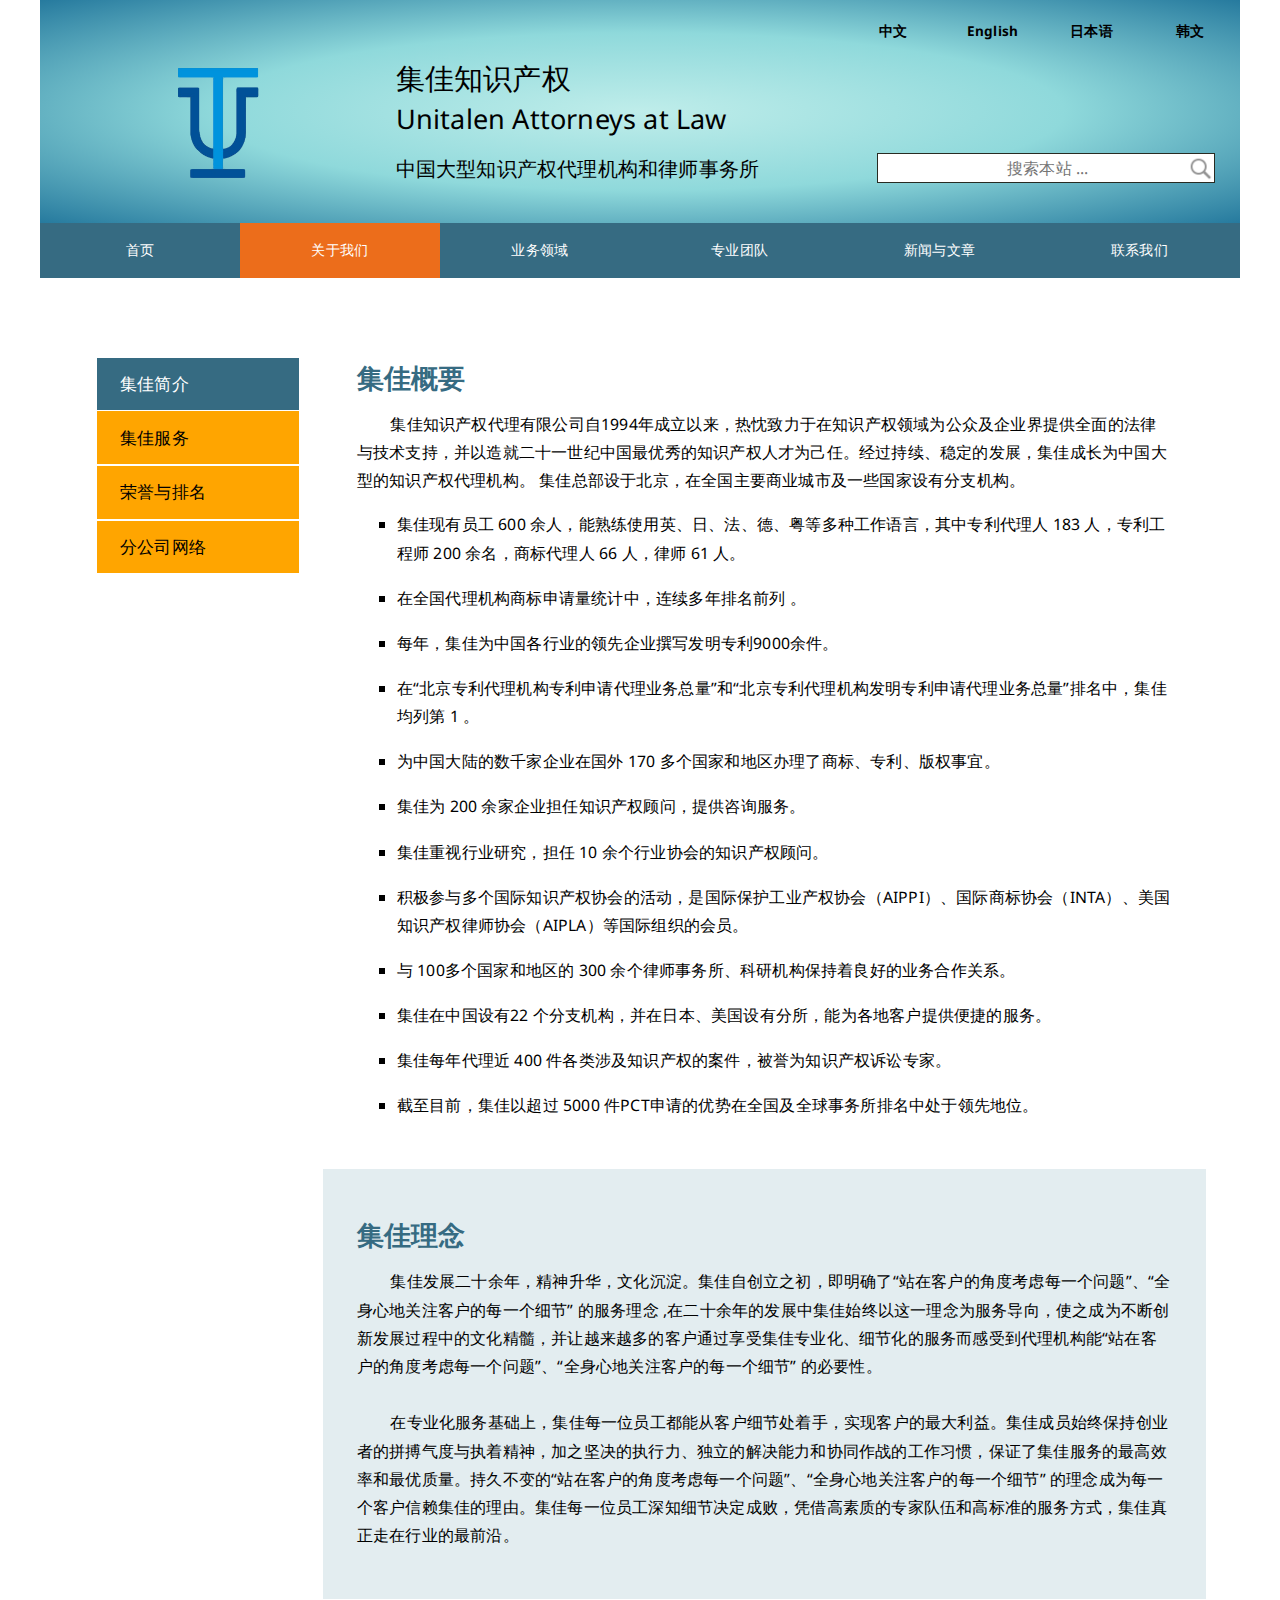
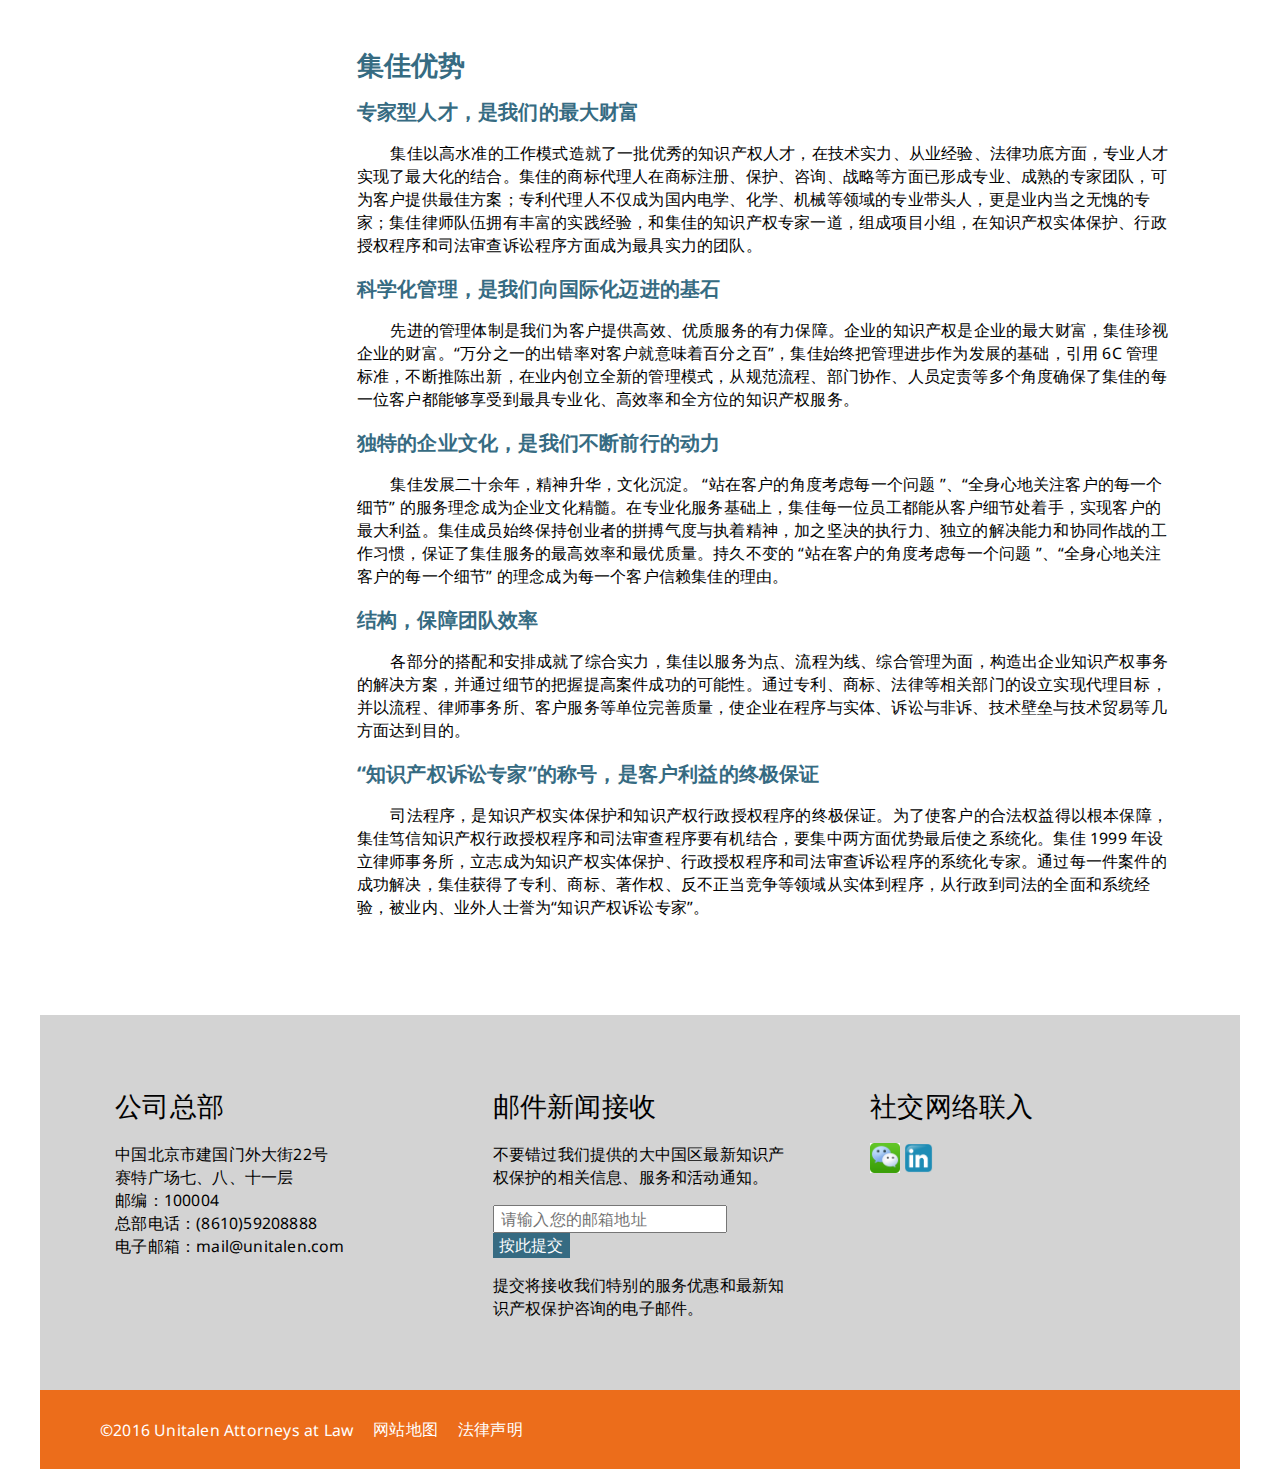
==== commit a8a73a71: "Added files via upload" ====
--- a/about.html
+++ b/about.html
@@ -8,6 +8,7 @@
   <title>Unitalen Website</title>
   <meta name="description" content="Unitalen is one of the largest IP law firms in China with headquarter in Beijing. Each year our firm files more than 8,000 new patent applications and over 15,000 new trademark applications with the Patent and Trademark Offices of SIPO P.R.China, plus numerous foreign patent applications and trademark registration overseas.">
   <script type="text/javascript" src="https://code.jquery.com/jquery-1.12.0.min.js"></script>
+  <script type="text/javascript" src="js/jquery.tablesorter.min.js"></script>
   <script src="http://maps.google.cn/maps/api/js?sensor=false" type="text/javascript"></script>
   <script src="js/script.js" type="text/javascript"></script>
   <link href='https://fonts.googleapis.com/css?family=Droid+Sans' rel='stylesheet' type='text/css'>
@@ -44,7 +45,7 @@
       </div>
       <div class="sub">
         <div class="name col">
-          <h1><span class="bigger">北京集佳知识产权</span><br /> Unitalen Attorneys at Law </h1>
+          <h1><span class="bigger">集佳知识产权</span><br /> Unitalen Attorneys at Law </h1>
           <h2>中国大型知识产权代理机构和律师事务所 </h2>
         </div>
         <div class="search col">  <!-- search bar -->
@@ -83,7 +84,7 @@
                 <li><a href="#">公司法</a></li>
               </ul>
           </li>
-          <li><a href="professionals.html">法律人员</a></li>
+          <li><a href="professionals.html">专业团队</a></li>
           <li>
             <span class="submenu_label">新闻与文章</span>
               <ul class="sub_menu no-bullet">
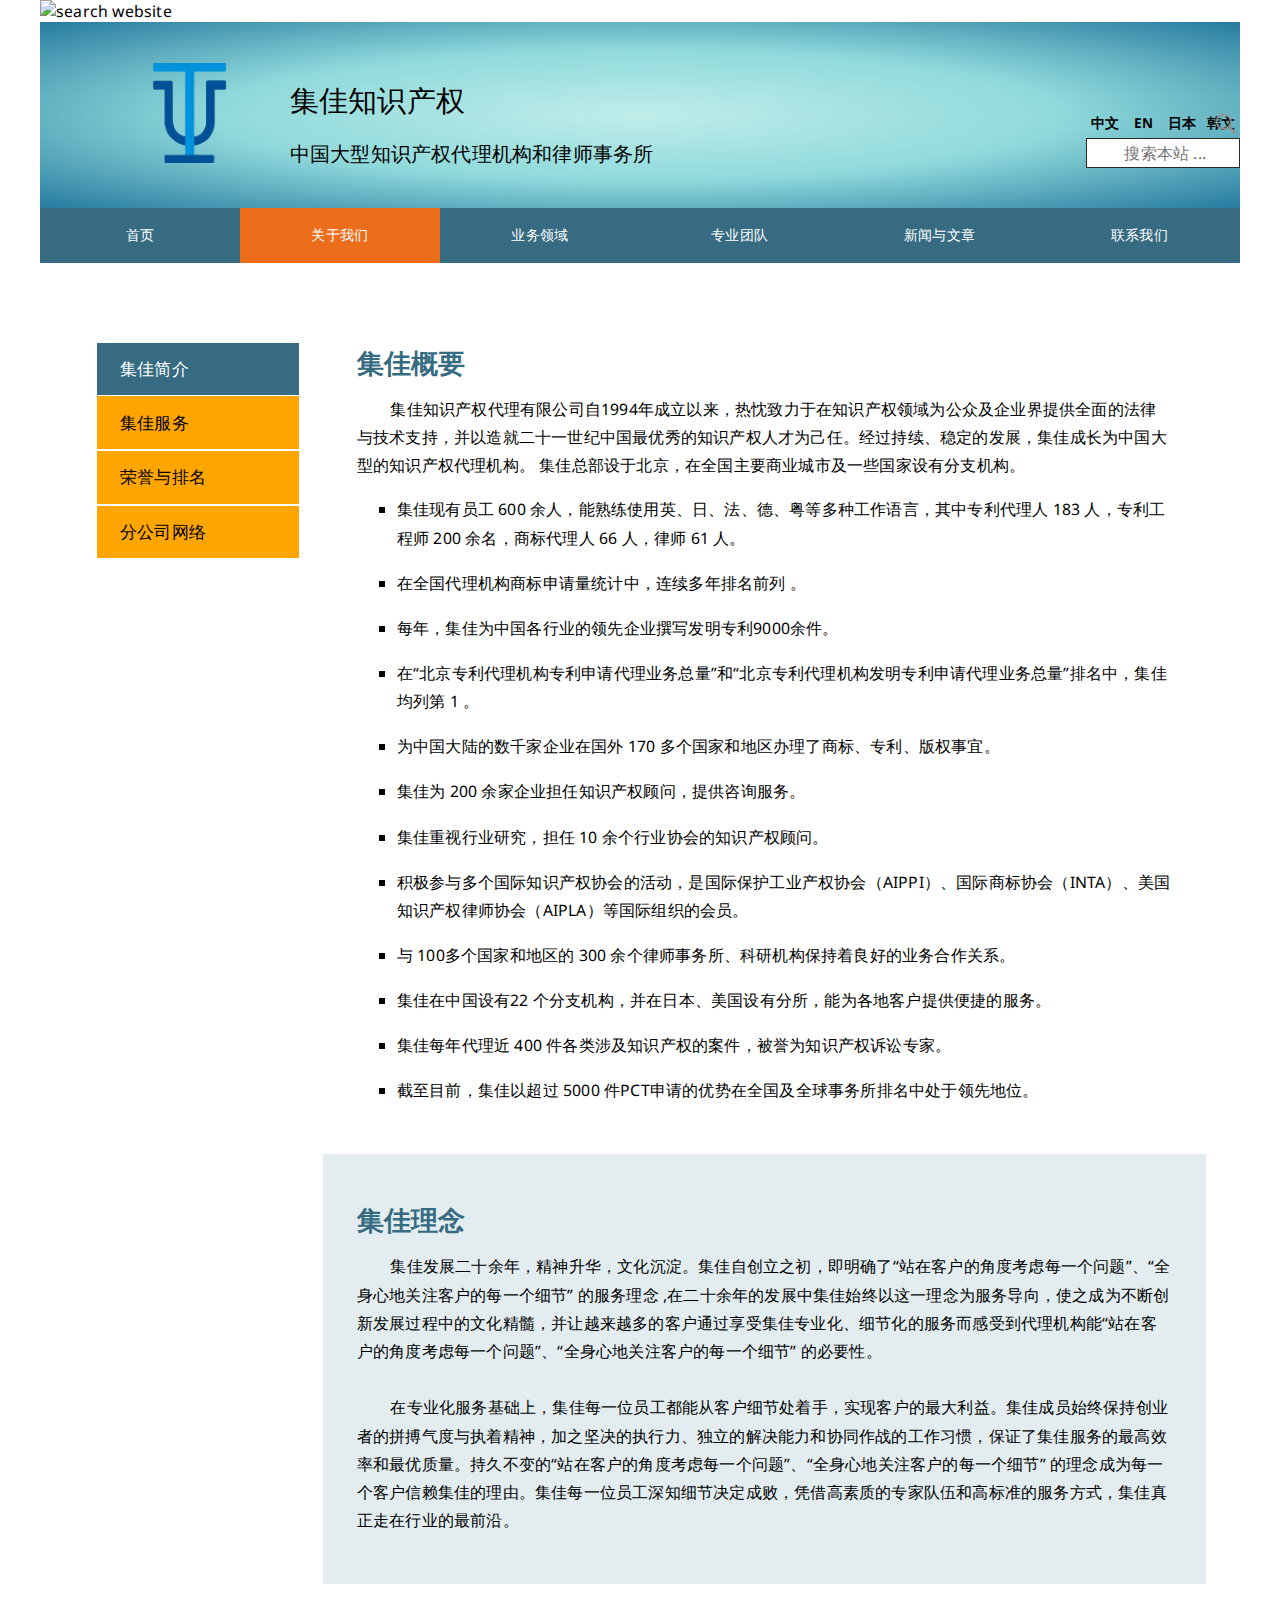
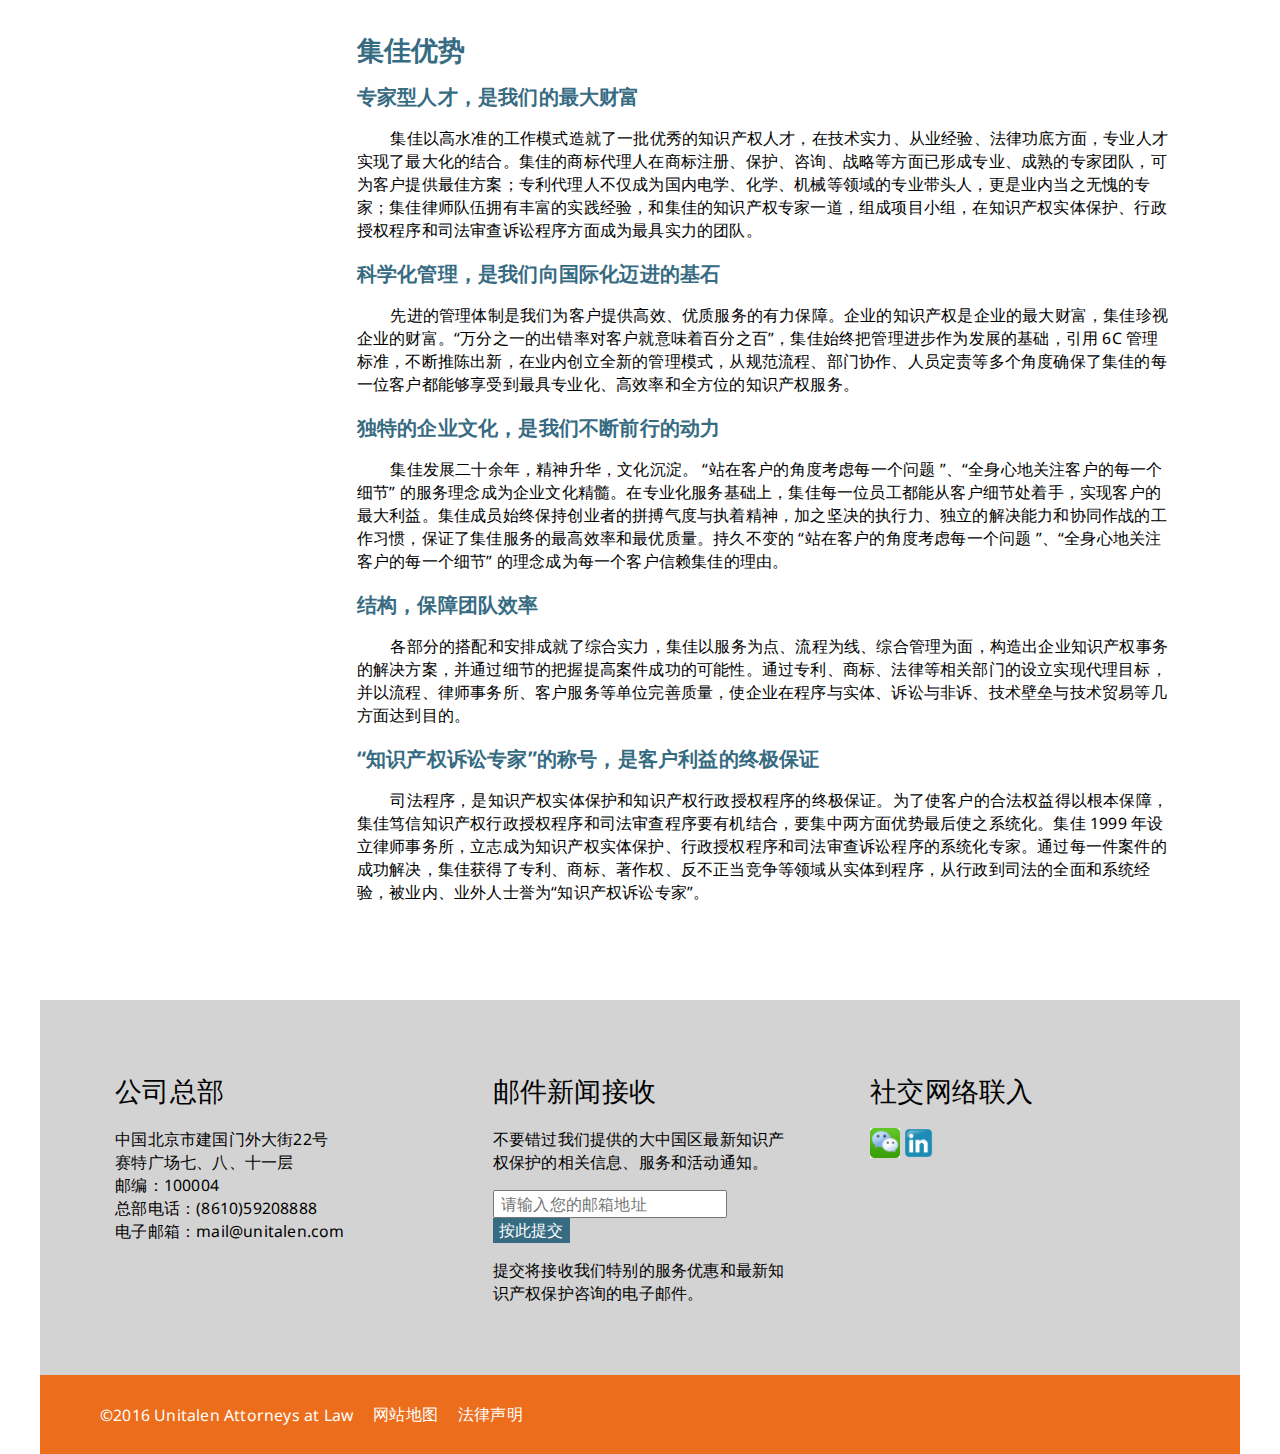
==== commit 54a55055: "Added files via upload" ====
--- a/about.html
+++ b/about.html
@@ -19,43 +19,44 @@
 </head>
 
 <body>
-    <div class="top">
-      <div class="hamburger" id="hamburger">
-        <span></span>
-        <span></span>
-        <span></span>
-        <figcaption>MENU</figcaption>
+  <div class="top">
+    <div class="hamburger" id="hamburger">
+      <span></span>
+      <span></span>
+      <span></span>
+      <figcaption>MENU</figcaption>
+    </div>
+    <div class="lang-btn" id="lang-btn">
+      <img src="images/language.png" alt="select language" />
+    </div>
+    <div class="search-btn" id="search-btn">
+      <img src="images/search2.png" alt="search website" />
+  </div>
+</div>
+
+  <header class="container flexbox"> <!-- header -->
+    <div class="logo">
+      <a href="index.html"><img src="images/logo.png" alt="unitalen logo"/></a>
+    </div>
+    <div class="name col">
+      <h1><span class="bigger">集佳知识产权</span></h1>
+      <h2>中国大型知识产权代理机构和律师事务所 </h2>
+    </div>
+    <div class="col">
+      <ul class="no-bullet paddingleft languages">
+        <li><a href="#">中文</a></li>
+        <li><a href="#">EN</a></li>
+        <li><a href="#">日本语</a></li>
+        <li><a href="#">韩文</a></li>
+      </ul>
+      <div class="search" > <!-- search bar -->
+        <form>
+          <input class="textinput" type="text" name="searchbox" placeholder=" 搜索本站 ...">
+          <a href="#"><img src="images/search.png" alt="search icon" /></a>
+        </form>
       </div>
-      <div class="lang-btn" id="lang-btn">
-        <img src="images/language.png" alt="select language" />
-      </div>
-      <div class="languages group"> <!-- website languages -->
-        <ul class="no-bullet paddingleft">
-          <li><a href="#">中文</a></li>
-          <li><a href="#">English</a></li>
-          <li><a href="#">日本语</a></li>
-          <li><a href="#">韩文</a></li>
-        </ul>
-      </div>
-    </div>
-
-    <header class="container flexbox"> <!-- header -->
-      <div class="logo"> <!-- company logo and name -->
-        <img src="images/logo.png" alt="unitalen logo"/>
-      </div>
-      <div class="sub">
-        <div class="name col">
-          <h1><span class="bigger">集佳知识产权</span><br /> Unitalen Attorneys at Law </h1>
-          <h2>中国大型知识产权代理机构和律师事务所 </h2>
-        </div>
-        <div class="search col">  <!-- search bar -->
-           <form>
-             <input class="textinput" type="text" name="searchbox" placeholder=" 搜索本站 ...">
-             <a href="#"><img src="images/search.png" alt="search icon" /></a>
-           </form>
-         </div>
-      </div>
-    </header>
+    </div>
+  </header>
 
 
     <div class="nav"> <!-- Navigation Bar -->
--- a/css/style.css
+++ b/css/style.css
@@ -217,7 +217,7 @@
 
 .logo img {
   width: 50%;
-  max-width: 200px;
+  max-width: 150px;
 
 }
 
--- a/css/features.css
+++ b/css/features.css
@@ -102,7 +102,6 @@
 .ws_data_table th,
 .ws_data_table td {
   white-space: nowrap;
-
 }
 
 
--- a/css/media.css
+++ b/css/media.css
@@ -466,8 +466,8 @@
     padding: 40px 0;
   }
 
-  .logo { width: 5%; }
-  .sub { width: 95%;  }
+  header .logo { width: 25%; text-align: right; margin-right: 4.5rem; }
+  .sub { width: 95%;}
 
   .sub {
     display: flex;
@@ -475,13 +475,12 @@
     align-items: flex-end;
   }
 
-  .sub .name { width: 55%; margin-right: 1.5rem;}
-  .sub .search { width: 40%; }
+  .sub .name { width: 58%; margin-right: 1.5rem;}
+  .sub .search { width: 38%; }
 
   .logo img{
     max-height: 110px;
     max-width: 110px;
-
   }
 
   .name * {
